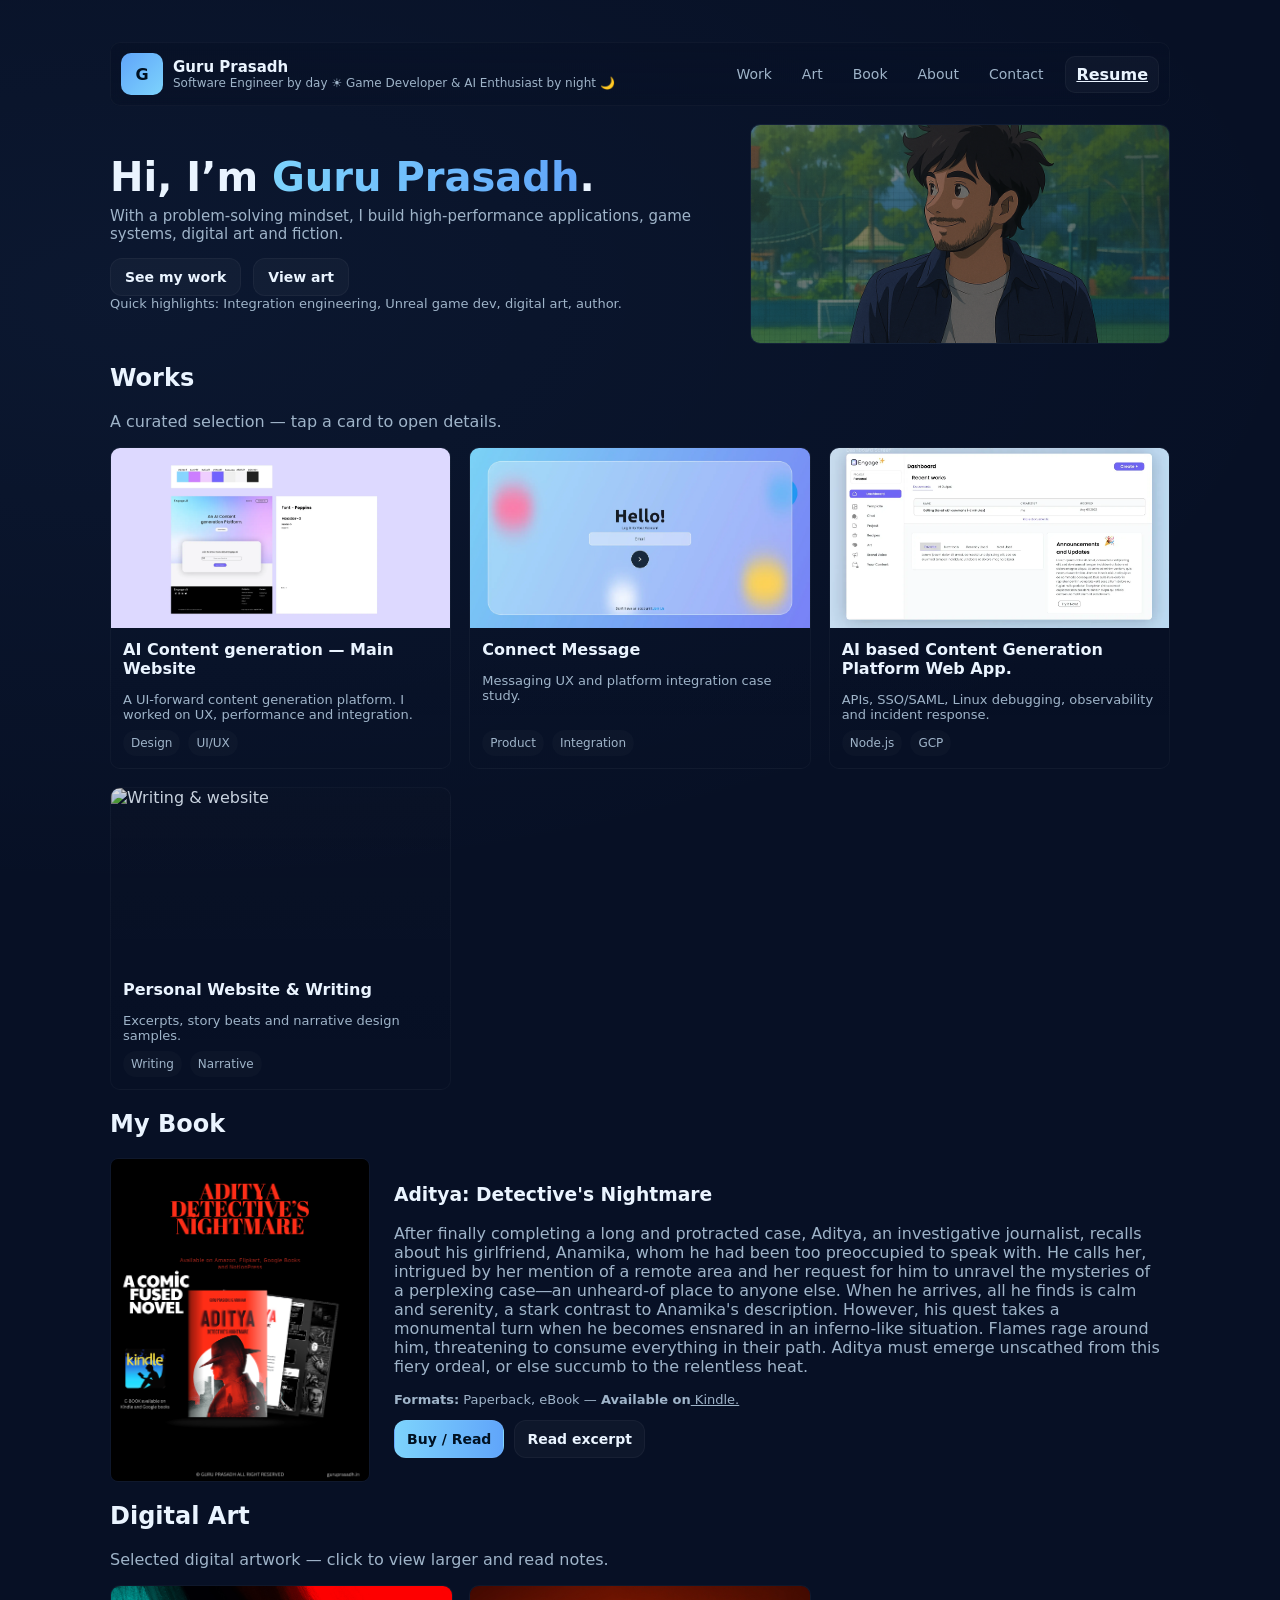
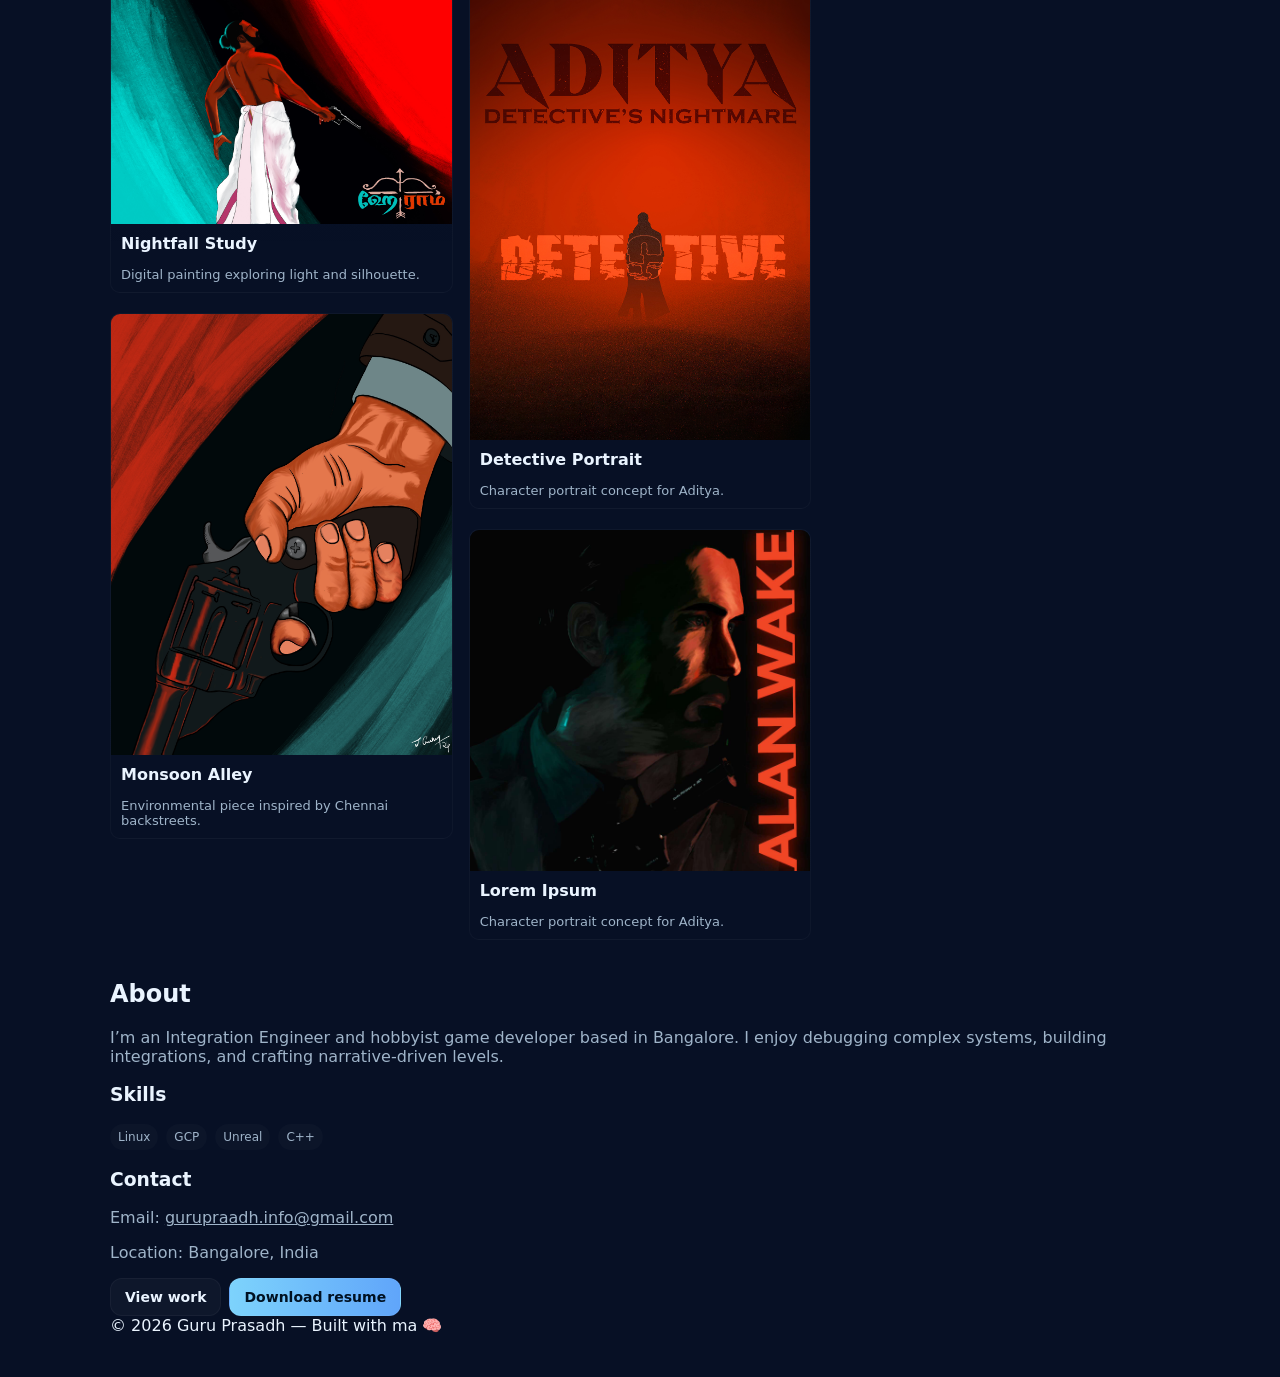
==== index.html @ db9392a3 "Restructure assets and update portfolio files Moved image assets to a new 'assets/images' directory " ====
<!doctype html>
<html lang="en">
<head>
  <meta charset="utf-8" />
  <meta name="viewport" content="width=device-width,initial-scale=1,viewport-fit=cover" />
  <title>Portfolio — Guru Prasadh</title>
  <link rel = "icon" href ="https://yt3.ggpht.com/a-/AOh14GjiAYaIndDMd5HS4dzzGW9oc1b1PDskF4BOxTbFnw=s100-c-k-c0xffffffff-no-rj-mo"type = "image/x-icon">
  <meta name="description" content="Portfolio — Guru Prasadh J." />
  <link rel="stylesheet" href="style.css">
</head>
<body>
  <div class="site">
    <header id="site-header">
      <div class="header-inner">
        <div class="brand">
          <div class="logo">G</div>
          <div class="meta">
            <div class="name">Guru Prasadh</div>
            <div class="role">Software Engineer by day ☀️ Game Developer & AI Enthusiast by night 🌙</div>
          </div>
        </div>

        <nav>
          <div class="nav-links">
            <a href="#projects">Work</a>
            <a href="#art">Art</a>
            <a href="#book">Book</a>
            <a href="#about">About</a>
            <a href="#contact">Contact</a>
          </div>

          <a class="resume-btn" href="https://drive.google.com/file/d/1GdtESiz054rlaJ_LUsbiHVoiF8NFQxlG/view?usp=sharing" target="_blank" rel="noopener noreferrer">Resume</a>
          <button id="hamburger" aria-label="Open navigation">☰</button>
        </nav>
      </div>
    </header>

    <!-- Mobile drawer -->
    <div id="drawer" aria-hidden="true">
      <div class="panel" role="menu" aria-label="Mobile navigation">
        <button id="close-drawer" class="close-drawer" aria-label="Close menu">Close</button>
        <nav style="margin-top:12px">
          <a href="#projects" class="drawer-link">Work</a>
          <a href="#art" class="drawer-link">Art</a>
          <a href="#book" class="drawer-link">Book</a>
          <a href="#about" class="drawer-link">About</a>
          <a href="#contact" class="drawer-link">Contact</a>
          <a href="https://drive.google.com/file/d/1GdtESiz054rlaJ_LUsbiHVoiF8NFQxlG/view?usp=sharing" class="resume-btn" style="display:block;margin-top:12px">Resume</a>
        </nav>
      </div>
    </div>

    <main>
      <section class="hero">
        <div class="intro">
          <h1>Hi, I’m <span class="accent-name">Guru Prasadh</span>.</h1>
          <p>With a problem-solving mindset, I build high-performance applications, game systems, digital art and fiction.</p>
          <div class="cta">
            <a href="#projects" class="btn">See my work</a>
            <a href="#art" class="btn">View art</a>
          </div>
          <div class="muted small">Quick highlights: Integration engineering, Unreal game dev, digital art, author.</div>
        </div>

        <aside class="accent-bubble">
          <img class="lazy" loading="lazy" data-src="assets/images/Ghibli_dp.png" alt="Hero screenshot">
        </aside>
      </section>

      <!-- Projects (NORMAL GRID) -->
      <section id="projects" class="projects">
        <h2 class="section-title">Works</h2>
        <p class="muted">A curated selection — tap a card to open details.</p>

        <!-- projects-grid uses CSS Grid (uniform cards) -->
        <div class="projects-grid" id="projects-grid">
          <article class="project reveal" data-project="aditya" tabindex="0" role="button" aria-pressed="false">
            <div class="project-media">
              <img class="lazy" loading="lazy" data-src="assets/images/engage_ai.webp" alt="AI Content generation - Main Website" />
            </div>
            <div class="pcontent">
              <h3>AI Content generation — Main Website</h3>
              <p class="muted">A UI-forward content generation platform. I worked on UX, performance and integration.</p>
              <div class="tags"><span class="tag">Design</span><span class="tag">UI/UX</span></div>
            </div>
          </article>

          <article class="project reveal" data-project="connect" tabindex="0" role="button" aria-pressed="false">
            <div class="project-media">
              <img class="lazy" loading="lazy" data-src="assets/images/connect_message.webp" alt="Connect Message" />
            </div>
            <div class="pcontent">
              <h3>Connect Message</h3>
              <p class="muted">Messaging UX and platform integration case study.</p>
              <div class="tags"><span class="tag">Product</span><span class="tag">Integration</span></div>
            </div>
          </article>

          <article class="project reveal" data-project="integration" tabindex="0" role="button" aria-pressed="false">
            <div class="project-media">
              <img class="lazy" loading="lazy" data-src="assets/images/engage_ai_dashboard.webp" alt="Integration platform" />
            </div>
            <div class="pcontent">
              <h3>AI based Content Generation Platform Web App.</h3>
              <p class="muted">APIs, SSO/SAML, Linux debugging, observability and incident response.</p>
              <div class="tags"><span class="tag">Node.js</span><span class="tag">GCP</span></div>
            </div>
          </article>

          <article class="project reveal" data-project="writing" tabindex="0" role="button" aria-pressed="false">
            <div class="project-media">
              <img class="lazy" loading="lazy" data-src="assets/images/writing.webp" alt="Writing & website" />
            </div>
            <div class="pcontent">
              <h3>Personal Website & Writing</h3>
              <p class="muted">Excerpts, story beats and narrative design samples.</p>
              <div class="tags"><span class="tag">Writing</span><span class="tag">Narrative</span></div>
            </div>
          </article>
        </div>
      </section>

      <!-- Book spotlight -->
      <section id="book">
        <h2 class="section-title">My Book</h2>
        <div class="book-spot">
          <div class="book-cover" title="Click to view cover larger">
            <img class="lazy" loading="lazy" data-src="assets/images/Book-Social-Media-image.png" alt="Book cover" />
          </div>
          <div class="book-info">
            <h3>Aditya: Detective's Nightmare</h3>
            <p class="muted">After finally completing a long and protracted case, Aditya, an investigative journalist, recalls about his girlfriend, Anamika, whom he had been too preoccupied to speak with. He calls her, intrigued by her mention of a remote area and her request for him to unravel the mysteries of a perplexing case―an unheard-of place to anyone else. When he arrives, all he finds is calm and serenity, a stark contrast to Anamika's description.

However, his quest takes a monumental turn when he becomes ensnared in an inferno-like situation. Flames rage around him, threatening to consume everything in their path. Aditya must emerge unscathed from this fiery ordeal, or else succumb to the relentless heat.</p>
            <p class="muted small"><strong>Formats:</strong> Paperback, eBook — <strong>Available on</strong><a href="https://www.amazon.in/Aditya-Detectives-Arihaam-Guru-Prasadh-ebook/dp/B0D674SHQJ"> Kindle.</a></p>
            <div class="book-actions">
              <a href="https://share.google/BJ783nYAMMzXSzSIT" target="_blank" rel="noopener noreferrer" class="btn primary">Buy / Read</a>
              <a href="https://www.google.co.in/books/edition/Aditya/irUMEQAAQBAJ?hl=en&gbpv=1" class="btn">Read excerpt</a>
            </div>
          </div>
        </div>
      </section>

      <!-- Art gallery (MASONRY / Pinterest-style) -->
      <section id="art">
        <h2 class="section-title">Digital Art</h2>
        <p class="muted">Selected digital artwork — click to view larger and read notes.</p>
        <div class="masonry-grid" id="art-grid">
          <article class="artwork reveal" data-art="art1" tabindex="0" role="button">
            <img class="lazy" loading="lazy" data-src="assets/images/HeyRam_art.jpg" alt="Nightfall Study" />
            <div class="pcontent">
              <h3>Nightfall Study</h3>
              <p class="muted">Digital painting exploring light and silhouette.</p>
            </div>
          </article>

          <article class="artwork reveal" data-art="art2" tabindex="0" role="button">
            <img class="lazy" loading="lazy" data-src="assets/images/gun_on_hand_art.jpg" alt="Monsoon Alley" />
            <div class="pcontent">
              <h3>Monsoon Alley</h3>
              <p class="muted">Environmental piece inspired by Chennai backstreets.</p>
            </div>
          </article>

          <article class="artwork reveal" data-art="art3" tabindex="0" role="button">
            <img class="lazy" loading="lazy" data-src="assets/images/aditya_detective_art.png" alt="Detective Portrait" />
            <div class="pcontent">
              <h3>Detective Portrait</h3>
              <p class="muted">Character portrait concept for Aditya.</p>
            </div>
          </article>
          <article class="artwork reveal" data-art="art3" tabindex="0" role="button">
            <img class="lazy" loading="lazy" data-src="assets/images/alan_wake_art.jpg" alt="Detective Portrait" />
            <div class="pcontent">
              <h3>Lorem Ipsum</h3>
              <p class="muted">Character portrait concept for Aditya.</p>
            </div>
          </article>
        </div>
      </section>

      <section id="about" class="two-col">
        <div>
          <h2>About</h2>
          <p class="muted">I’m an Integration Engineer and hobbyist game developer based in Bangalore. I enjoy debugging complex systems, building integrations, and crafting narrative-driven levels.</p>
          <h3>Skills</h3>
          <div class="tags"><span class="tag">Linux</span><span class="tag">GCP</span><span class="tag">Unreal</span><span class="tag">C++</span></div>
        </div>

        <aside id="contact" class="card">
          <h3>Contact</h3>
          <p class="muted">Email: <a href="mailto:urupraadh.info@gmail.com">gurupraadh.info@gmail.com</a></p>
          <p class="muted">Location: Bangalore, India</p>
          <div style="margin-top:12px;display:flex;gap:8px;flex-wrap:wrap">
            <a href="#projects" class="btn">View work</a>
            <a href="#" class="btn primary">Download resume</a>
          </div>
        </aside>
      </section>

    </main>
<div>
    <footer>© <span id="year">2025</span> Guru Prasadh — Built with ma 🧠</footer></div>
  </div>

  <!-- Modal container -->
  <div id="modal" class="modal" aria-hidden="true">
    <div class="modal-card" role="dialog" aria-modal="true">
      <button id="modal-close" class="close" aria-label="Close project">✕</button>
      <div class="modal-content-scroll">
        <img id="modal-img" src="" alt="large" />
      </div>
      <aside>
        <h2 id="modal-title">Title</h2>
        <p id="modal-desc" class="muted">Description</p>
        <p id="modal-tech" class="muted"></p>
        <a id="modal-link" class="external-link" href="#" target="_blank" rel="noopener">Open / Learn more</a>
      </aside>
    </div>
  </div>

  <script src="script.js" defer></script>
</body>
</html>
---- style.css ----
/* style.css - separated stylesheet */

/* ====== Theme variables ====== */
:root{
  --bg:#071025; --card:#091226; --muted:#9fb4c9; --text:#eaf4ff;
  --accent-grad: linear-gradient(90deg,#7dd3fc,#60a5fa);
  --glass: rgba(255,255,255,0.03);
  --radius:12px; --max-w:1100px; --ff-sans:Inter, system-ui, -apple-system, 'Segoe UI', Roboto, 'Helvetica Neue', Arial;
  --gap:18px;
}

*{box-sizing:border-box}
html{scroll-behavior:smooth}
body{
  margin:0; font-family:var(--ff-sans); background:radial-gradient(1200px 600px at 10% 10%, rgba(96,165,250,0.05), transparent), var(--bg);
  color:var(--text); -webkit-font-smoothing:antialiased;
}
a{color:inherit}

/* Container */
.site{max-width:var(--max-w); margin:22px auto; padding:20px}

/* Header */
header{position:sticky; top:12px; z-index:60; background:linear-gradient(180deg, rgba(7,16,37,0.6), rgba(7,16,37,0.45)); backdrop-filter: blur(6px);
 border-radius:10px; padding:10px; border:1px solid rgba(255,255,255,0.03); transition:box-shadow .22s}
.header-inner{display:flex; align-items:center; justify-content:space-between; gap:12px}
.brand{display:flex; align-items:center; gap:10px}
.logo{width:42px; height:42px; border-radius:10px; background:linear-gradient(135deg,#60a5fa,#7dd3fc); display:grid; place-items:center; font-weight:800; color:#012}
.meta{display:flex; flex-direction:column}
.name{font-weight:700; font-size:15px}
.role{font-size:12px; color:var(--muted)}

/* Nav */
nav{display:flex; align-items:center; gap:12px}
.nav-links{display:flex; gap:10px; align-items:center}
.nav-links a{padding:8px 10px; border-radius:8px; font-size:14px; color:var(--muted); text-decoration:none}
.resume-btn{padding:8px 10px; border-radius:10px; background:var(--glass); border:1px solid rgba(255,255,255,0.04); font-weight:700}
#hamburger{display:none}

/* Hero */
.hero{display:grid; grid-template-columns:1fr 420px; gap:calc(var(--gap)); align-items:center; margin-top:18px}
.intro h1{font-size:40px; margin:0; line-height:1.02}
.accent-name{background:linear-gradient(90deg,#7dd3fc,#60a5fa); -webkit-background-clip:text; color:transparent}
.intro p{color:var(--muted); margin-top:10px; font-size:15px}
.cta{margin-top:14px; display:flex; gap:12px}
.btn{padding:10px 14px; border-radius:12px; text-decoration:none; font-weight:700; background:var(--glass); border:1px solid rgba(255,255,255,0.04); font-size:14px}
.btn.primary{background:var(--accent-grad); color:#012}
.muted{color:var(--muted)}
.small{font-size:13px}

/* accent bubble */
.accent-bubble{position:relative; height:220px; border-radius:10px; overflow:hidden; background:linear-gradient(120deg, rgba(125,211,252,0.06), rgba(96,165,250,0.03)); display:flex; align-items:center; justify-content:center; border:1px solid rgba(255,255,255,0.02)}
.accent-bubble img{max-width:100%; height:auto; border-radius:8px; box-shadow:0 10px 28px rgba(2,6,23,0.5); transition:transform .6s ease}

/* ====== PROJECTS: CSS GRID (uniform cards) ====== */
.projects-grid {
  display: grid;
  grid-template-columns: repeat(3, 1fr);
  gap: 18px;
  margin-top: 12px;
}

.project {
  background: linear-gradient(180deg, rgba(255,255,255,0.01), transparent);
  border-radius: 10px;
  overflow: hidden;
  border:1px solid rgba(255,255,255,0.03);
  transition: transform .2s, box-shadow .2s;
  display:flex;
  flex-direction:column;
  height:100%;
}
.project:hover { transform: translateY(-6px); box-shadow: 0 18px 50px rgba(2,6,23,0.6); }

/* fixed media area for consistent card heights */
.project-media {
  width:100%;
  height:180px;
  overflow:hidden;
  background:linear-gradient(180deg, rgba(0,0,0,0.06), transparent);
}
.project-media img {
  width:100%;
  height:100%;
  object-fit:cover;
  display:block;
}

/* project content */
.pcontent{ padding:12px; display:flex; flex-direction:column; gap:8px; flex:1 }
.pcontent h3{ margin:0 0 6px 0; font-size:16px }
.pcontent p{ margin:0; color:var(--muted); font-size:13px }

.tags{ margin-top:auto; display:flex; flex-wrap:wrap; gap:8px }
.tag{ font-size:12px; padding:6px 8px; border-radius:999px; background:rgba(255,255,255,0.02); color:var(--muted) }

/* reveal animation for both sections */
.reveal{ opacity:0; transform:translateY(8px); transition:opacity .6s ease, transform .6s ease }
.reveal.visible{ opacity:1; transform:none }

/* ====== ART: MASONRY (Pinterest-style using columns) ====== */
.masonry-grid {
  column-width: 300px;
  column-gap: 16px;
  width:100%;
  margin-top:12px;
}
.masonry-grid .artwork {
  display:inline-block;
  width:100%;
  margin:0 0 16px;
  background: linear-gradient(180deg, rgba(255,255,255,0.01), transparent);
  border-radius:10px;
  overflow:hidden;
  border:1px solid rgba(255,255,255,0.03);
  break-inside: avoid;
  -webkit-column-break-inside: avoid;
  -moz-column-break-inside: avoid;
  transition: transform .28s, box-shadow .28s;
}
.masonry-grid .artwork:hover { transform: translateY(-6px); box-shadow:0 18px 50px rgba(2,6,23,0.6); }

.masonry-grid .artwork img {
  display:block;
  width:100%;
  height:auto; /* preserve aspect ratio */
  object-fit:cover;
}
.masonry-grid .pcontent { padding:10px }

/* Book */
.book-spot{ display:grid; grid-template-columns:260px 1fr; gap:16px; align-items:start; margin-top:14px }
.book-cover{ width:100%; border-radius:8px; overflow:hidden; border:1px solid rgba(255,255,255,0.03); cursor:pointer }
.book-cover img{ display:block; width:100%; height:auto }
.book-info{ padding:8px }
.book-actions{ display:flex; gap:10px; margin-top:12px }
.book-actions .btn{ padding:10px 12px }

/* Modal */
.modal{ position:fixed; inset:0; display:none; align-items:center; justify-content:center; background:linear-gradient(180deg, rgba(2,6,23,0.9), rgba(2,6,23,0.95)); z-index:120; padding:18px }
.modal.open{ display:flex }
.modal-card{ max-width:1000px; width:100%; background:linear-gradient(180deg, rgba(255,255,255,0.02), transparent); border-radius:12px; padding:18px; border:1px solid rgba(255,255,255,0.03); display:grid; grid-template-columns:1fr 360px; gap:16px }
.modal img{ width:100%; height:auto; border-radius:8px }
.modal .close{ position:absolute; right:18px; top:14px; background:rgba(255,255,255,0.03); border-radius:8px; padding:8px 10px; color:var(--muted); text-decoration:none }
/* Ensure drawer is hidden by default (desktop) and only shown for small viewports */
#drawer {
  display: none;           /* hide on desktop by default */
  pointer-events: none;
}

/* panel should be visually hidden on desktop */
#drawer .panel {
  display: none;
}

/* Mobile responsive */
@media (max-width:880px){
  .nav-links{ display:none }
  #hamburger{ display:inline-grid; width:44px; height:44px; border-radius:10px; background:rgba(255, 255, 255, 0.036); color: white; place-items:center; border:0; font-size:18px }
  #drawer{ display:flex; position:fixed; inset:0; right:0; top:0; z-index:140; pointer-events:none }
  #drawer .panel{ display: block; margin-left:auto; width:320px; max-width:85vw; background:var(--card); height:100%; padding:20px; box-shadow:-20px 0 40px rgba(2,6,23,0.6); transform:translateX(20px); opacity:0; transition:transform .32s ease, opacity .32s ease; border-left:1px solid rgba(255,255,255,0.03); pointer-events:auto }
  #drawer.open .panel{ transform:none; opacity:1 }
}

@media (max-width:720px){
  .site{ padding:14px }
  .hero{ grid-template-columns:1fr; gap:12px }
  .accent-bubble{ height:160px }
  .hero .intro h1{ font-size:28px }
  .grid{ column-width: 100%; column-gap:12px } /* fallback for any remaining grids */
  .project-media{ height:160px }
  .book-spot{ grid-template-columns:1fr; gap:12px }
  .book-cover{ width:70%; max-width:360px; margin:0 auto; border-radius:10px }
  .book-actions{ flex-direction:column; gap:10px }
  .book-actions .btn{ width:100%; display:block; padding:12px }
  .modal-card{ width:100%; height:100vh; border-radius:0; grid-template-columns:1fr; align-items:start; padding:14px }
  .modal .close{ right:12px; top:12px; padding:10px 12px }
  .pcontent{ padding:10px }
  .resume-btn{ padding:12px 14px }
}
@media (max-width: 980px) {
  .projects-grid {
    grid-template-columns: repeat(2, 1fr);
  }
}
/* Mobile: 1 column */
@media (max-width: 720px) {
  .projects-grid {
    grid-template-columns: 1fr;
  }

  .project-media {
    height: 180px; /* keeps the card tidy on mobile */
  }
}

/* reduced motion */
@media (prefers-reduced-motion: reduce){ *{ animation:none!important; transition:none!important } }

/* print */
@media print{ body{ background:white; color:black } header, .cta, .nav-panel, .modal{ display:none } }
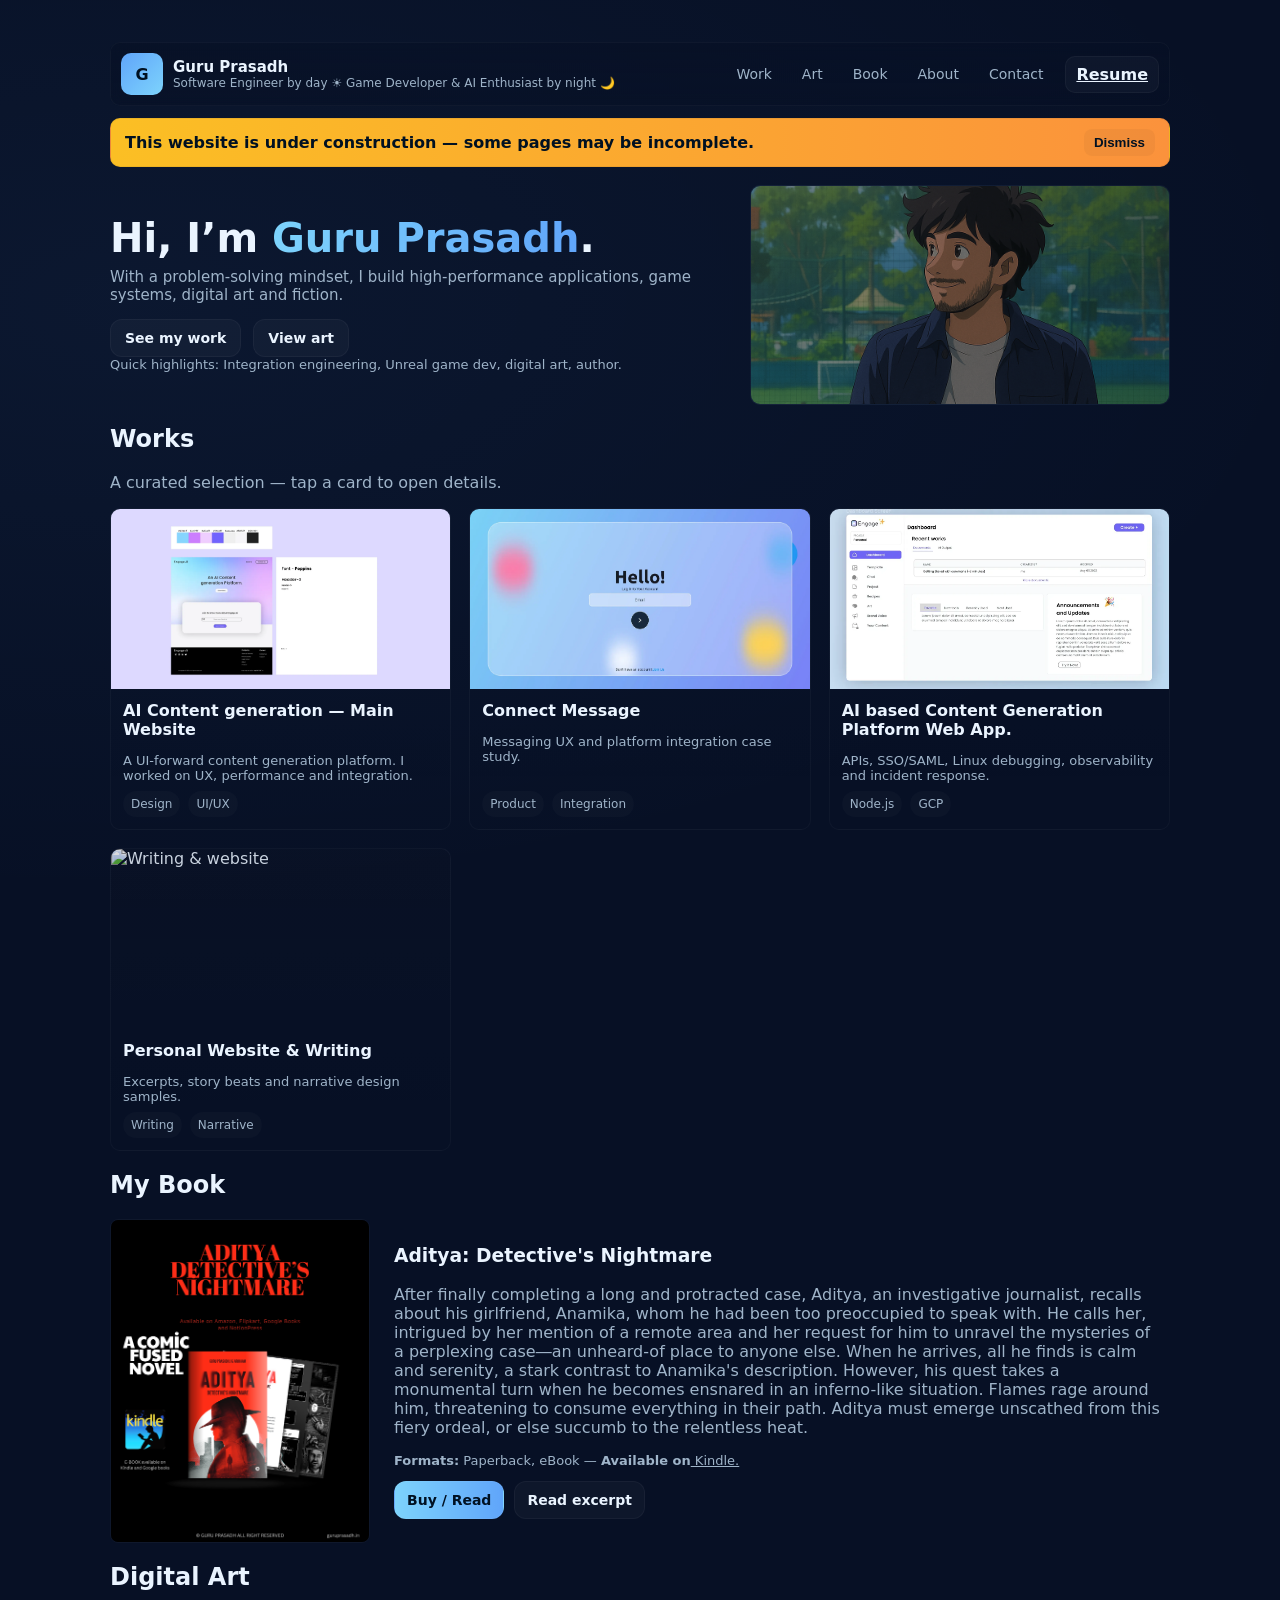
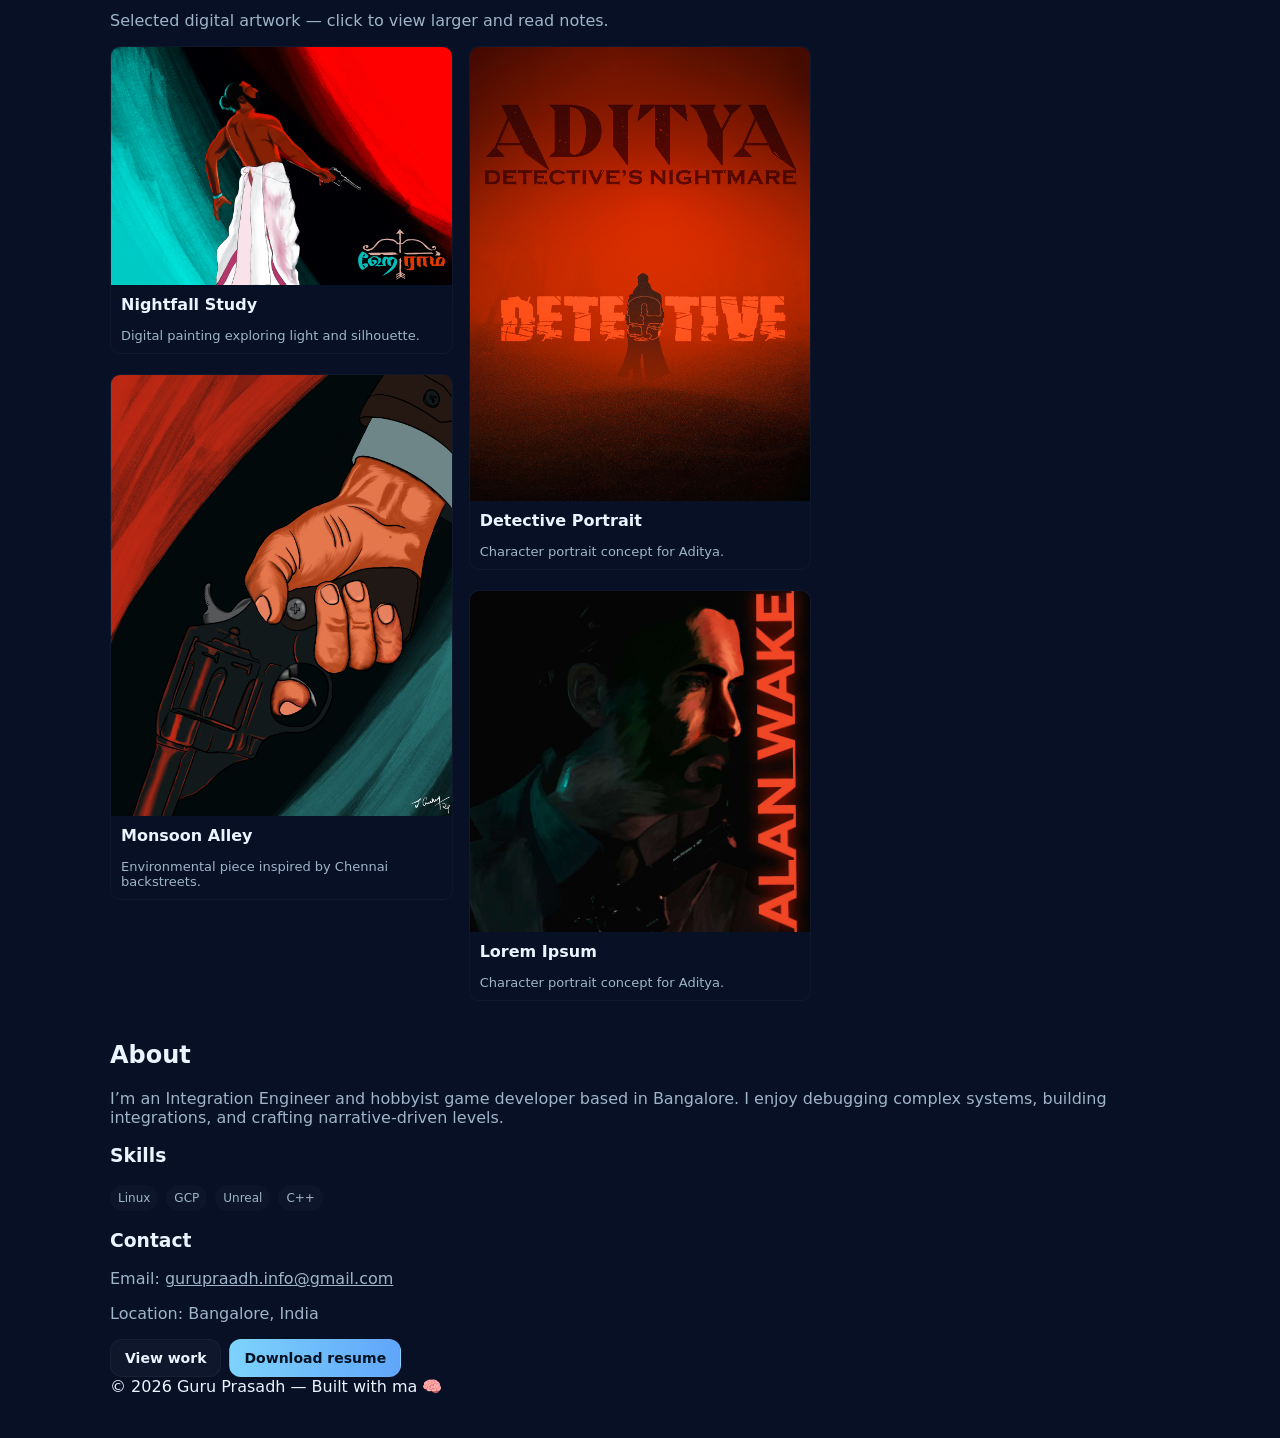
==== commit 31480206: "Add under-construction site notice with dismiss option Introduces an under-construction notification" ====
--- a/index.html
+++ b/index.html
@@ -35,6 +35,12 @@
       </div>
     </header>
 
+    <!-- Under construction notice -->
+    <div id="under-construction" class="site-notice" role="status" aria-live="polite">
+      This website is under construction — some pages may be incomplete.
+      <button id="dismiss-notice" class="notice-dismiss" aria-label="Dismiss notice">Dismiss</button>
+    </div>
+
     <!-- Mobile drawer -->
     <div id="drawer" aria-hidden="true">
       <div class="panel" role="menu" aria-label="Mobile navigation">
--- a/style.css
+++ b/style.css
@@ -199,3 +199,28 @@
 
 /* print */
 @media print{ body{ background:white; color:black } header, .cta, .nav-panel, .modal{ display:none } }
+
+/* Under-construction notice */
+.site-notice{
+  margin-top:12px;
+  padding:10px 14px;
+  border-radius:10px;
+  background: linear-gradient(90deg,#fbbf24,#fb923c);
+  color:#012;
+  font-weight:700;
+  display:flex;
+  align-items:center;
+  justify-content:space-between;
+  gap:12px;
+  border:1px solid rgba(0,0,0,0.06);
+}
+.notice-dismiss{
+  background:rgba(1,2,3,0.04);
+  border:0;
+  padding:6px 10px;
+  border-radius:8px;
+  cursor:pointer;
+  font-weight:700;
+  color:#012;
+}
+@media (max-width:720px){ .site-notice{ font-size:14px } }
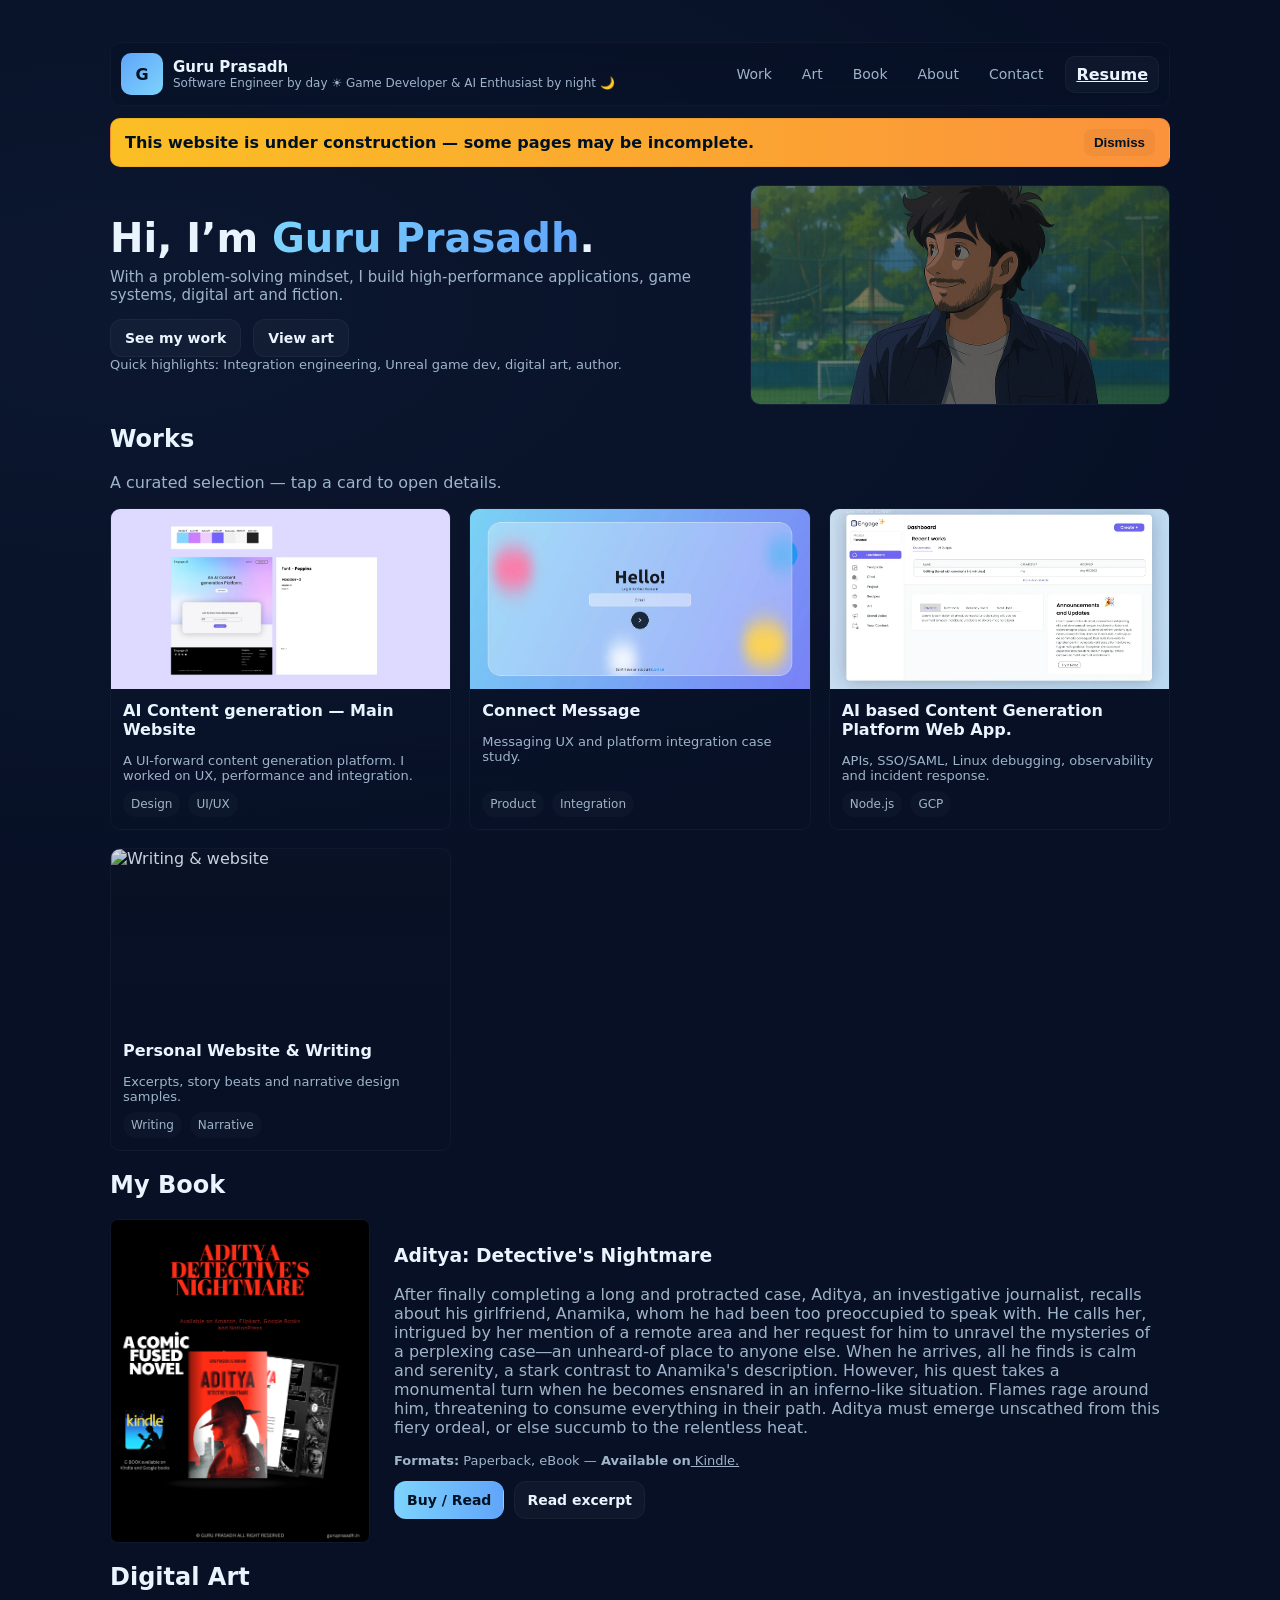
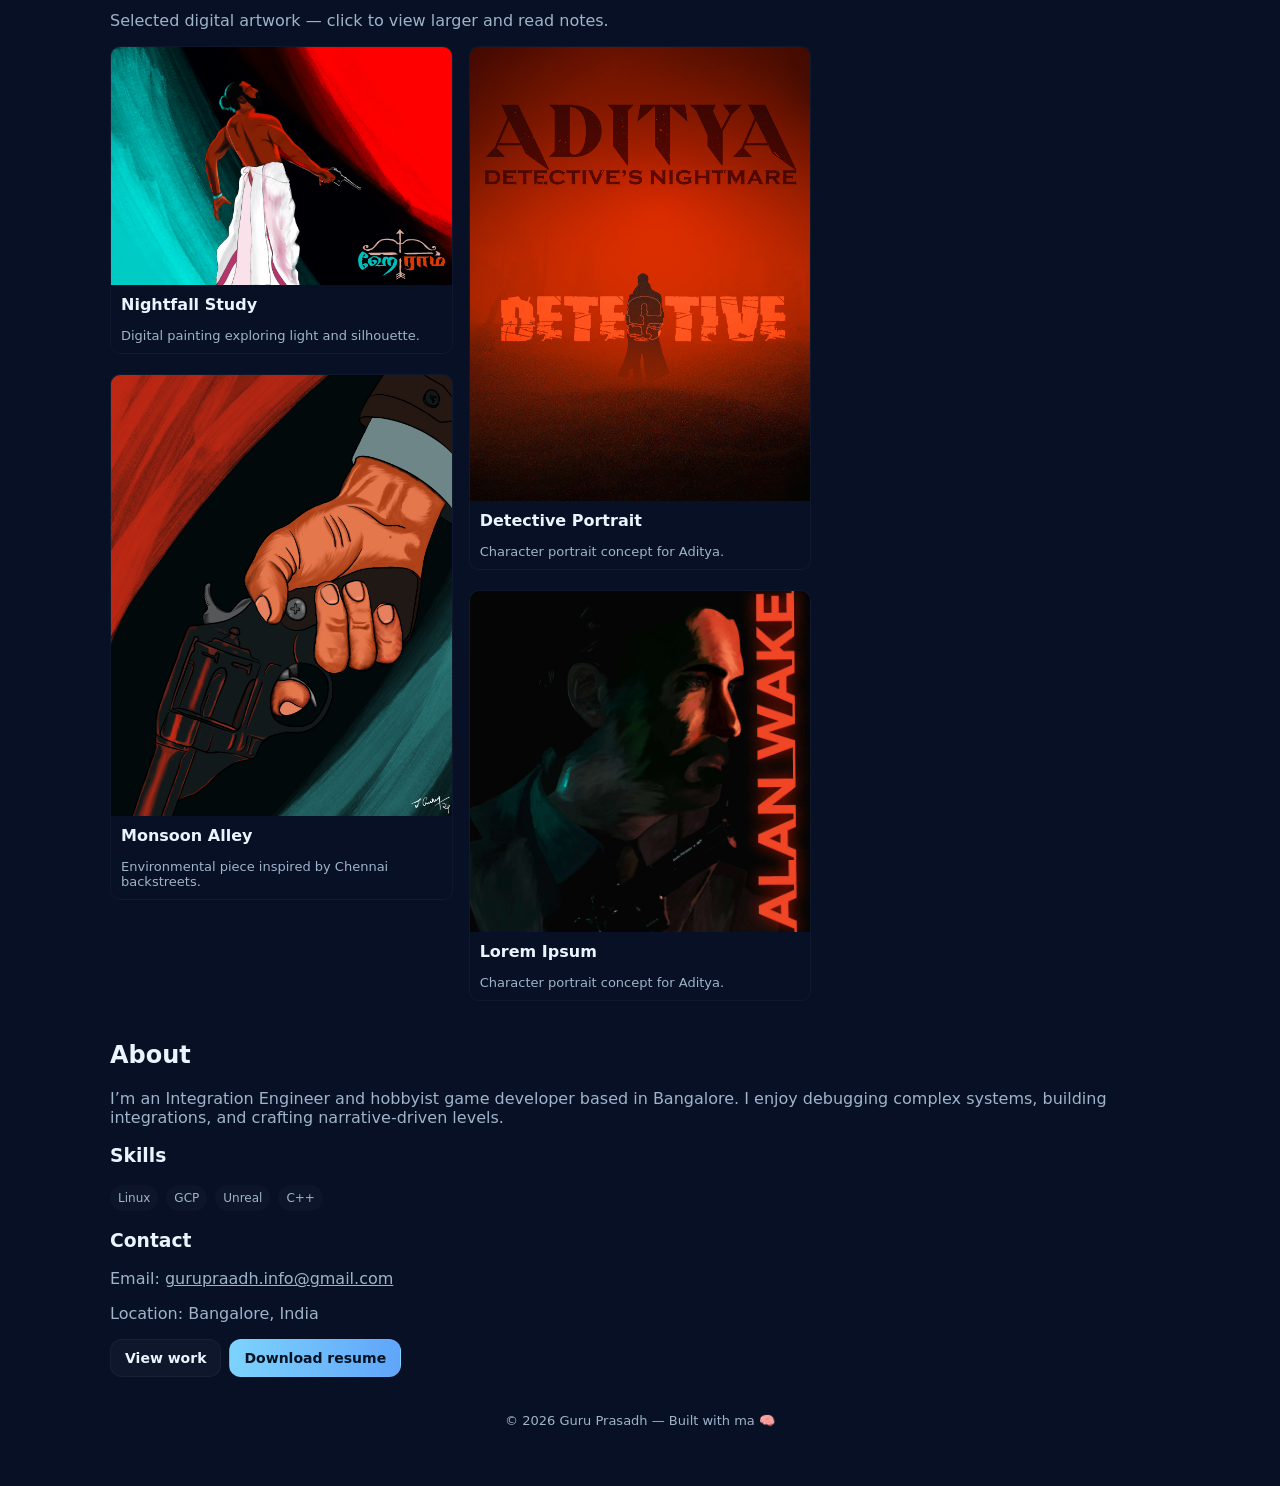
==== commit aec54a02: "Refactor footer markup and remove notice script Footer is now a semantic element with a dedicated cl" ====
--- a/index.html
+++ b/index.html
@@ -205,8 +205,7 @@
       </section>
 
     </main>
-<div>
-    <footer>© <span id="year">2025</span> Guru Prasadh — Built with ma 🧠</footer></div>
+    <footer class="site-footer">© <span id="year">2025</span> Guru Prasadh — Built with ma 🧠</footer>
   </div>
 
   <!-- Modal container -->
--- a/style.css
+++ b/style.css
@@ -200,6 +200,15 @@
 /* print */
 @media print{ body{ background:white; color:black } header, .cta, .nav-panel, .modal{ display:none } }
 
+/* Footer */
+.site-footer{
+  text-align:center;
+  margin:28px 0 8px;
+  color:var(--muted);
+  font-size:13px;
+  padding:8px 12px;
+}
+
 /* Under-construction notice */
 .site-notice{
   margin-top:12px;
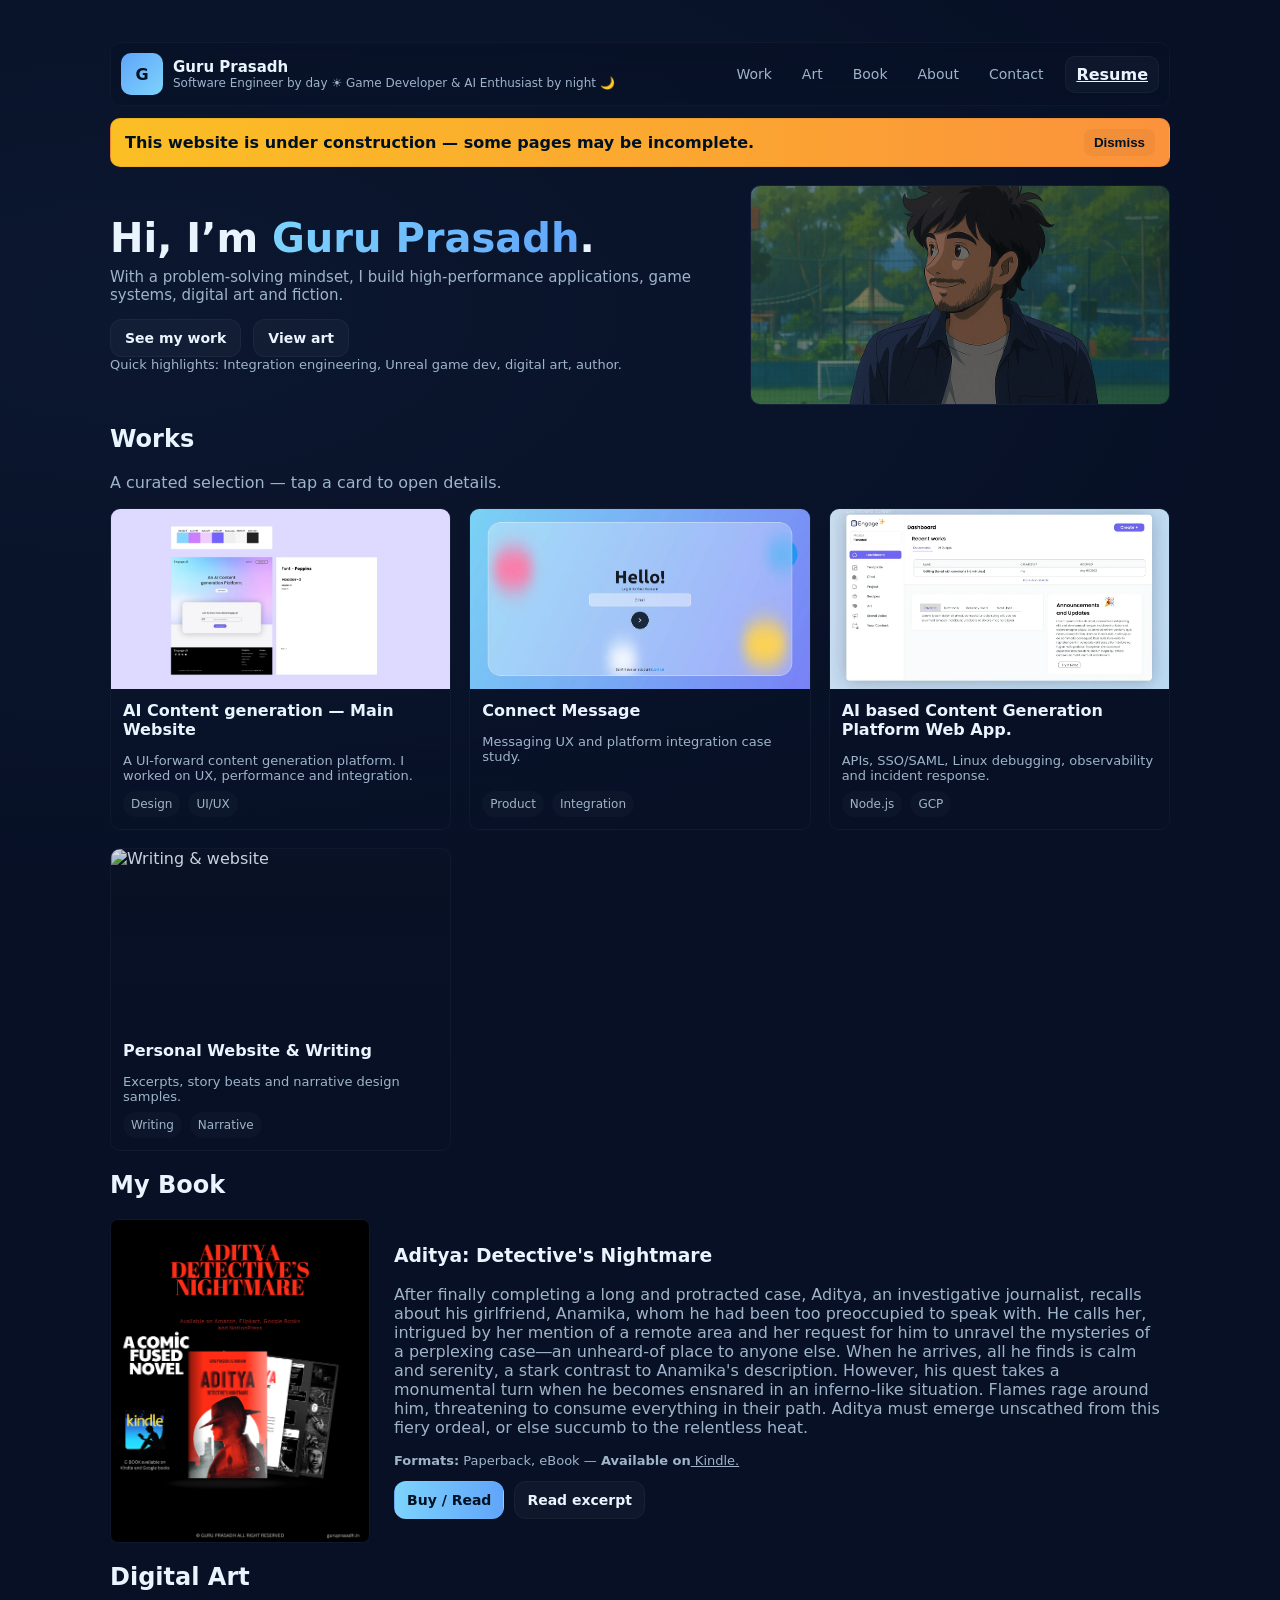
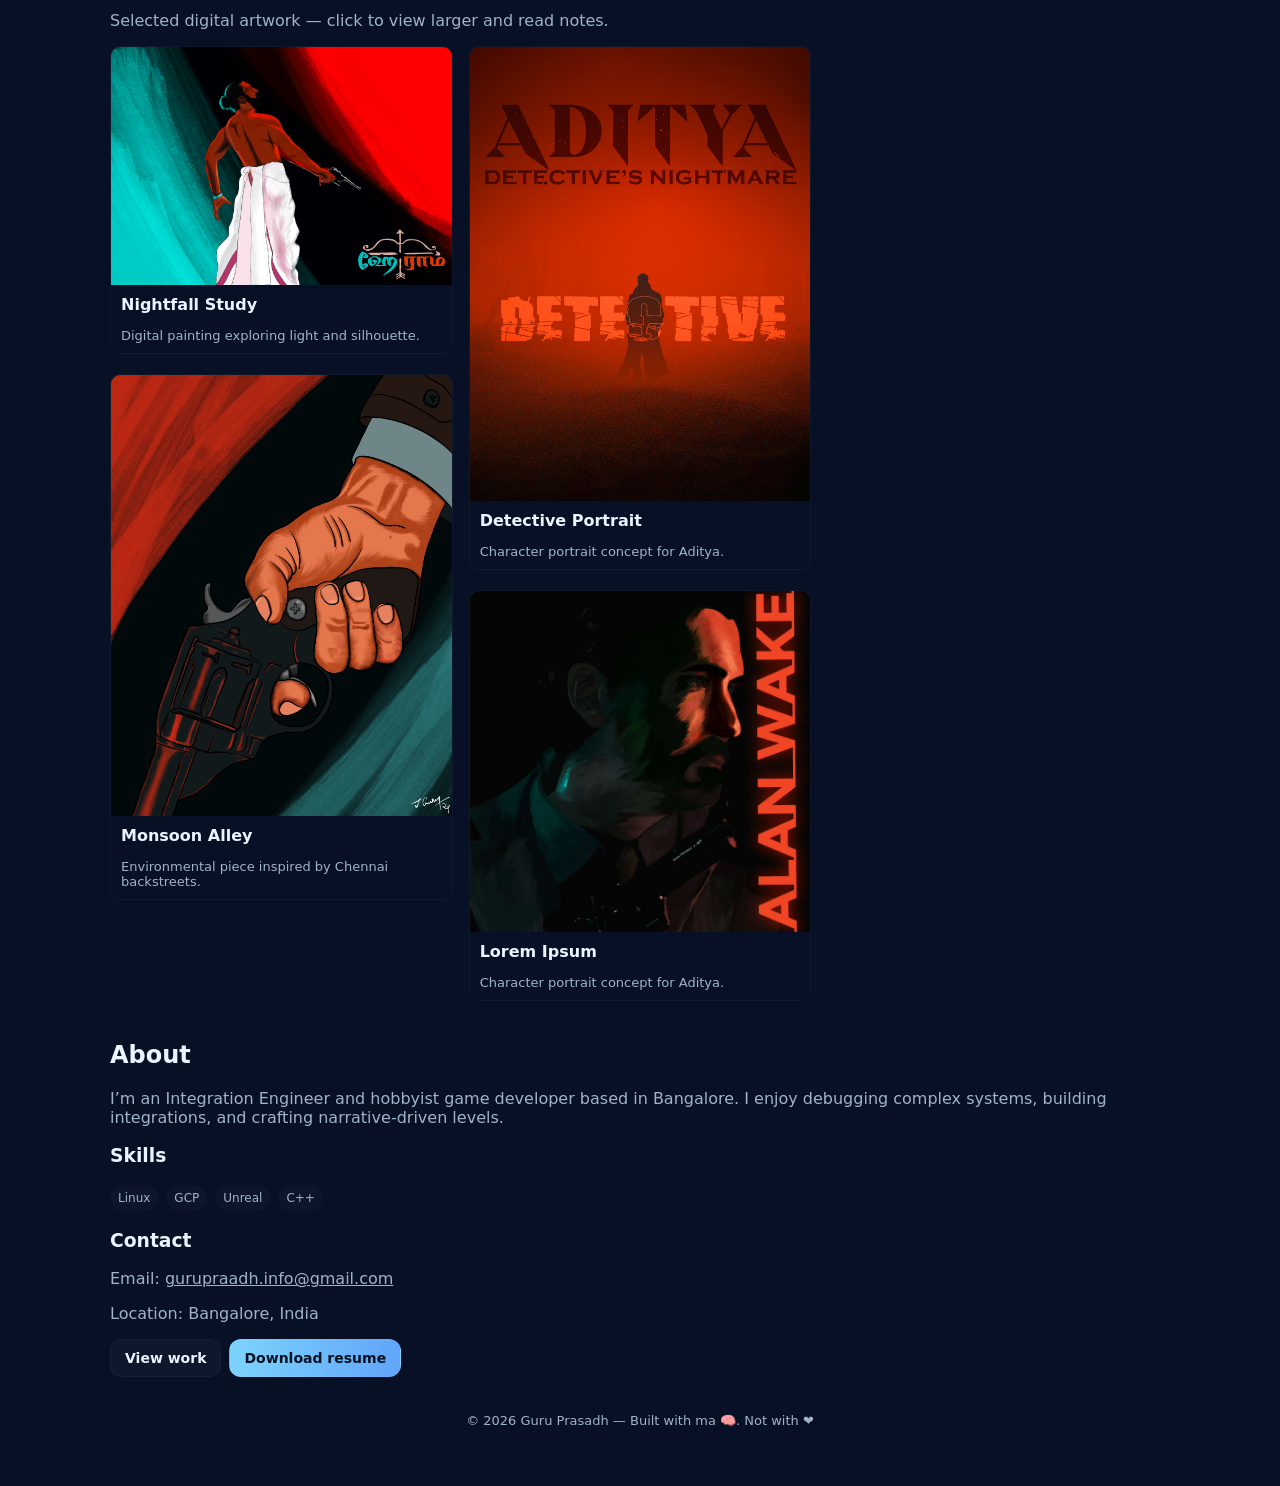
==== commit 94fe421e: "Improve mobile drawer accessibility and UI Adds accessibility enhancements to the hamburger button a" ====
--- a/index.html
+++ b/index.html
@@ -30,7 +30,7 @@
           </div>
 
           <a class="resume-btn" href="https://drive.google.com/file/d/1GdtESiz054rlaJ_LUsbiHVoiF8NFQxlG/view?usp=sharing" target="_blank" rel="noopener noreferrer">Resume</a>
-          <button id="hamburger" aria-label="Open navigation">☰</button>
+          <button id="hamburger" type="button" aria-label="Open navigation" aria-expanded="false">☰</button>
         </nav>
       </div>
     </header>
@@ -44,7 +44,12 @@
     <!-- Mobile drawer -->
     <div id="drawer" aria-hidden="true">
       <div class="panel" role="menu" aria-label="Mobile navigation">
-        <button id="close-drawer" class="close-drawer" aria-label="Close menu">Close</button>
+        <button id="close-drawer" class="close-drawer" aria-label="Close menu">
+          <svg width="18" height="18" viewBox="0 0 24 24" fill="none" stroke="currentColor" stroke-width="2" stroke-linecap="round" stroke-linejoin="round" aria-hidden="true">
+            <line x1="18" y1="6" x2="6" y2="18"></line>
+            <line x1="6" y1="6" x2="18" y2="18"></line>
+          </svg>
+        </button>
         <nav style="margin-top:12px">
           <a href="#projects" class="drawer-link">Work</a>
           <a href="#art" class="drawer-link">Art</a>
@@ -205,7 +210,7 @@
       </section>
 
     </main>
-    <footer class="site-footer">© <span id="year">2025</span> Guru Prasadh — Built with ma 🧠</footer>
+    <footer class="site-footer">© <span id="year">2025</span> Guru Prasadh — Built with ma 🧠. Not with ❤️</footer>
   </div>
 
   <!-- Modal container -->
--- a/style.css
+++ b/style.css
@@ -35,7 +35,7 @@
 .nav-links{display:flex; gap:10px; align-items:center}
 .nav-links a{padding:8px 10px; border-radius:8px; font-size:14px; color:var(--muted); text-decoration:none}
 .resume-btn{padding:8px 10px; border-radius:10px; background:var(--glass); border:1px solid rgba(255,255,255,0.04); font-weight:700}
-#hamburger{display:none}
+#hamburger{display:none; position:relative; z-index:92}
 
 /* Hero */
 .hero{display:grid; grid-template-columns:1fr 420px; gap:calc(var(--gap)); align-items:center; margin-top:18px}
@@ -156,11 +156,25 @@
 /* Mobile responsive */
 @media (max-width:880px){
   .nav-links{ display:none }
-  #hamburger{ display:inline-grid; width:44px; height:44px; border-radius:10px; background:rgba(255, 255, 255, 0.036); color: white; place-items:center; border:0; font-size:18px }
+  /* hide the desktop resume button on small screens (drawer contains Resume) */
+  .resume-btn{ display:none }
+  #hamburger{ display:inline-grid; position:relative; width:44px; height:44px; border-radius:10px; background:rgba(255, 255, 255, 0.036); color: white; place-items:center; border:0; font-size:18px; z-index:160 }
   #drawer{ display:flex; position:fixed; inset:0; right:0; top:0; z-index:140; pointer-events:none }
-  #drawer .panel{ display: block; margin-left:auto; width:320px; max-width:85vw; background:var(--card); height:100%; padding:20px; box-shadow:-20px 0 40px rgba(2,6,23,0.6); transform:translateX(20px); opacity:0; transition:transform .32s ease, opacity .32s ease; border-left:1px solid rgba(255,255,255,0.03); pointer-events:auto }
-  #drawer.open .panel{ transform:none; opacity:1 }
-}
+  /* keep panel visually hidden and non-interactive when closed to avoid capturing taps */
+  #drawer .panel{ display: block; position:relative; margin-left:auto; width:320px; max-width:85vw; background:var(--card); height:100%; padding:20px; box-shadow:-20px 0 40px rgba(2,6,23,0.6); transform:translateX(20px); opacity:0; visibility:hidden; transition:transform .32s ease, opacity .32s ease, visibility 0s linear .32s; border-left:1px solid rgba(255,255,255,0.03); pointer-events:none }
+  #drawer.open .panel{ transform:none; opacity:1; visibility:visible; transition-delay:0s; pointer-events:auto }
+}
+
+/* Mobile drawer nav layout: make links full-width and aligned */
+#drawer .panel nav{ display:flex; flex-direction:column; gap:8px; align-items:stretch }
+#drawer .panel nav a { display:block; width:100%; padding:12px 14px; border-radius:10px; text-decoration:none; color:var(--muted); background:transparent; font-weight:700 }
+#drawer .panel nav a.resume-btn{ margin-top:8px; background:var(--glass); border:1px solid rgba(255,255,255,0.03); color:var(--text); }
+#drawer .panel nav a:hover{ background:rgba(255,255,255,0.02) }
+
+/* drawer close icon button */
+.close-drawer{ position:absolute; right:14px; top:14px; width:40px; height:40px; display:inline-grid; place-items:center; background:rgba(255,255,255,0.02); border-radius:10px; border:0; color:var(--muted); cursor:pointer }
+.close-drawer svg{ display:block }
+.close-drawer:hover{ background:rgba(255,255,255,0.04); color:var(--text) }
 
 @media (max-width:720px){
   .site{ padding:14px }
@@ -233,3 +247,22 @@
   color:#012;
 }
 @media (max-width:720px){ .site-notice{ font-size:14px } }
+
+/* ====== DEBUG HELPERS (temporary) ======
+   Add `debug-hints` to the `<body>` to visualize stacking/hit areas
+   Example (browser console): `document.body.classList.add('debug-hints')`
+*/
+.debug-hints #hamburger {
+  outline: 3px solid rgba(255,0,255,0.95);
+  box-shadow: 0 0 0 6px rgba(255,0,255,0.06);
+  background: rgba(255,0,255,0.04) !important;
+}
+.debug-hints header{ outline: 1px dashed rgba(255,255,255,0.06); }
+.debug-hints .nav-links, .debug-hints .resume-btn, .debug-hints .brand, .debug-hints .logo { outline: 2px dashed rgba(0,255,0,0.18); }
+.debug-hints #drawer .panel{ outline: 2px solid rgba(0,255,0,0.95); }
+.debug-hints a{ background: rgba(255,255,0,0.04); }
+.debug-hints *{ transition: none !important; }
+@media (max-width:880px){
+  .debug-hints #hamburger{ z-index:9999 !important }
+  .debug-hints #drawer{ z-index:9998 !important }
+}
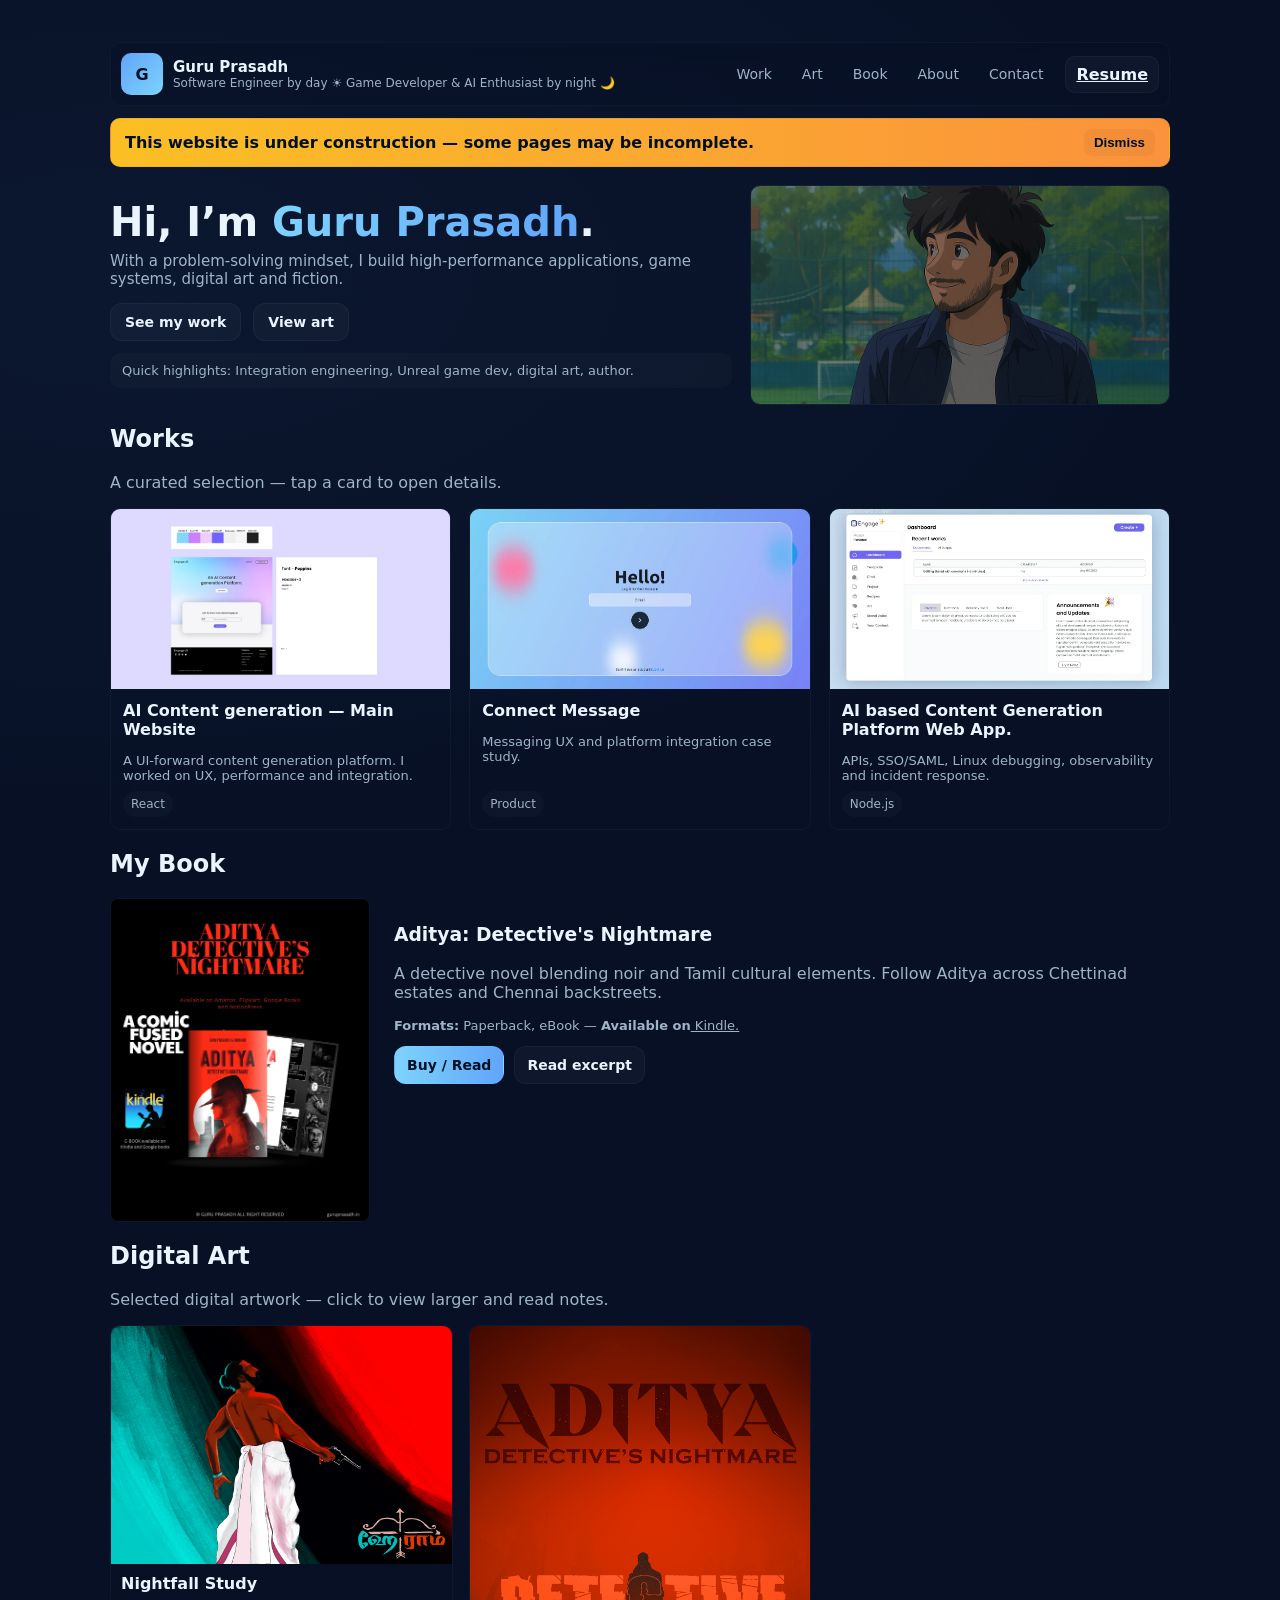
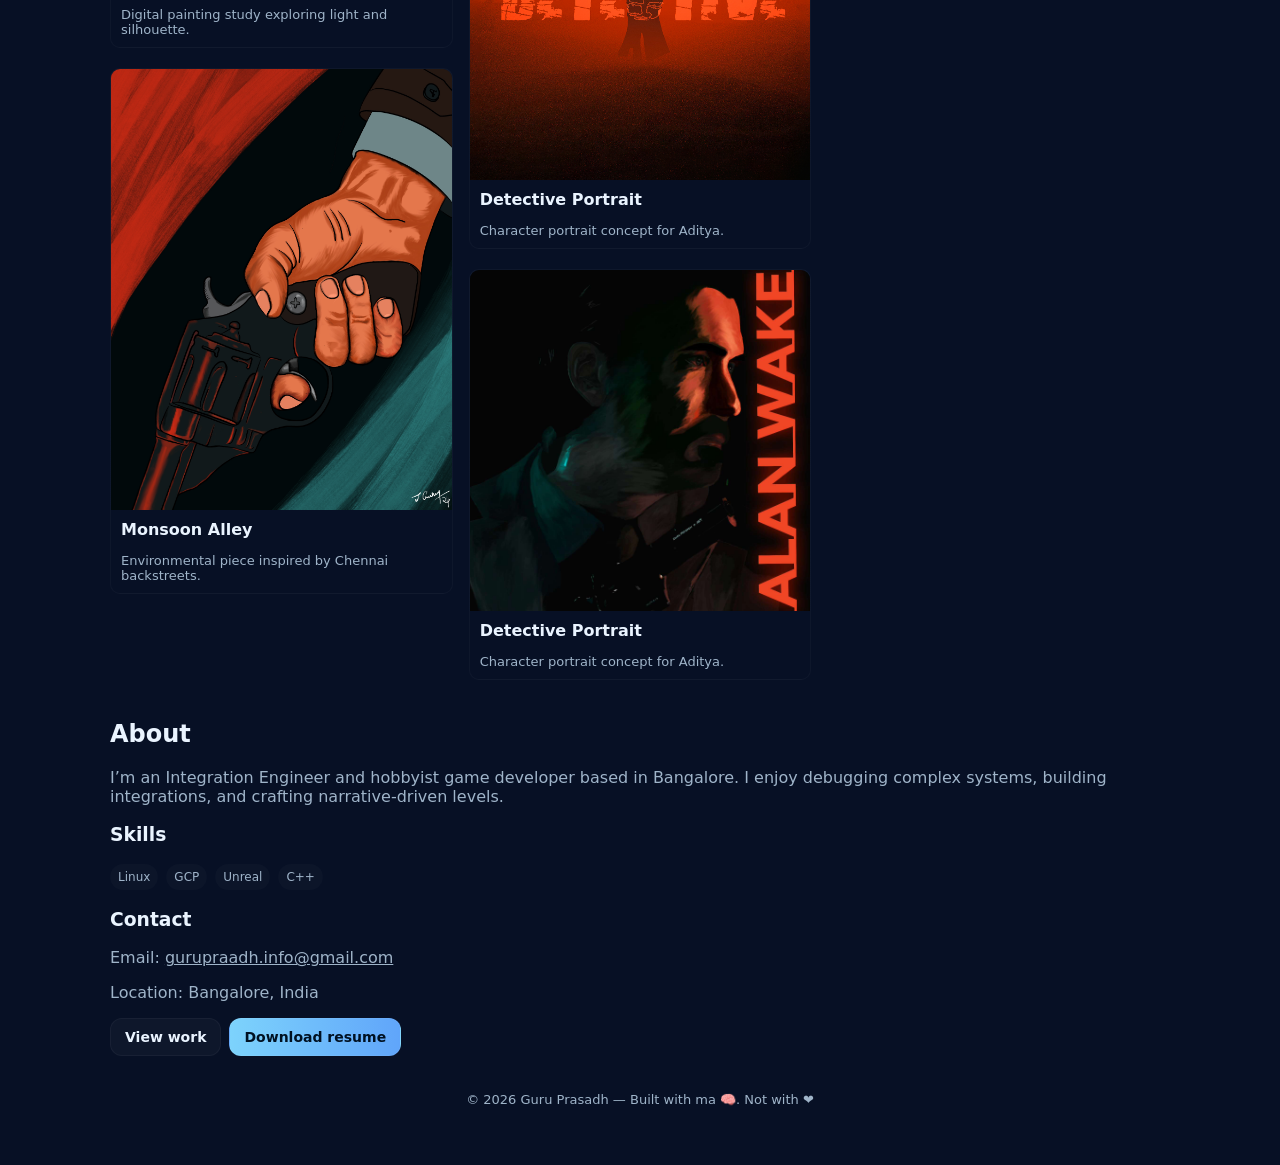
==== commit ca7cb605: "Refactor content to load from data.json at runtime Project and artwork cards are now dynamically ren" ====
--- a/index.html
+++ b/index.html
@@ -85,49 +85,7 @@
 
         <!-- projects-grid uses CSS Grid (uniform cards) -->
         <div class="projects-grid" id="projects-grid">
-          <article class="project reveal" data-project="aditya" tabindex="0" role="button" aria-pressed="false">
-            <div class="project-media">
-              <img class="lazy" loading="lazy" data-src="assets/images/engage_ai.webp" alt="AI Content generation - Main Website" />
-            </div>
-            <div class="pcontent">
-              <h3>AI Content generation — Main Website</h3>
-              <p class="muted">A UI-forward content generation platform. I worked on UX, performance and integration.</p>
-              <div class="tags"><span class="tag">Design</span><span class="tag">UI/UX</span></div>
-            </div>
-          </article>
-
-          <article class="project reveal" data-project="connect" tabindex="0" role="button" aria-pressed="false">
-            <div class="project-media">
-              <img class="lazy" loading="lazy" data-src="assets/images/connect_message.webp" alt="Connect Message" />
-            </div>
-            <div class="pcontent">
-              <h3>Connect Message</h3>
-              <p class="muted">Messaging UX and platform integration case study.</p>
-              <div class="tags"><span class="tag">Product</span><span class="tag">Integration</span></div>
-            </div>
-          </article>
-
-          <article class="project reveal" data-project="integration" tabindex="0" role="button" aria-pressed="false">
-            <div class="project-media">
-              <img class="lazy" loading="lazy" data-src="assets/images/engage_ai_dashboard.webp" alt="Integration platform" />
-            </div>
-            <div class="pcontent">
-              <h3>AI based Content Generation Platform Web App.</h3>
-              <p class="muted">APIs, SSO/SAML, Linux debugging, observability and incident response.</p>
-              <div class="tags"><span class="tag">Node.js</span><span class="tag">GCP</span></div>
-            </div>
-          </article>
-
-          <article class="project reveal" data-project="writing" tabindex="0" role="button" aria-pressed="false">
-            <div class="project-media">
-              <img class="lazy" loading="lazy" data-src="assets/images/writing.webp" alt="Writing & website" />
-            </div>
-            <div class="pcontent">
-              <h3>Personal Website & Writing</h3>
-              <p class="muted">Excerpts, story beats and narrative design samples.</p>
-              <div class="tags"><span class="tag">Writing</span><span class="tag">Narrative</span></div>
-            </div>
-          </article>
+          <!-- Project cards are rendered at runtime from `data.json` -->
         </div>
       </section>
 
@@ -157,36 +115,7 @@
         <h2 class="section-title">Digital Art</h2>
         <p class="muted">Selected digital artwork — click to view larger and read notes.</p>
         <div class="masonry-grid" id="art-grid">
-          <article class="artwork reveal" data-art="art1" tabindex="0" role="button">
-            <img class="lazy" loading="lazy" data-src="assets/images/HeyRam_art.jpg" alt="Nightfall Study" />
-            <div class="pcontent">
-              <h3>Nightfall Study</h3>
-              <p class="muted">Digital painting exploring light and silhouette.</p>
-            </div>
-          </article>
-
-          <article class="artwork reveal" data-art="art2" tabindex="0" role="button">
-            <img class="lazy" loading="lazy" data-src="assets/images/gun_on_hand_art.jpg" alt="Monsoon Alley" />
-            <div class="pcontent">
-              <h3>Monsoon Alley</h3>
-              <p class="muted">Environmental piece inspired by Chennai backstreets.</p>
-            </div>
-          </article>
-
-          <article class="artwork reveal" data-art="art3" tabindex="0" role="button">
-            <img class="lazy" loading="lazy" data-src="assets/images/aditya_detective_art.png" alt="Detective Portrait" />
-            <div class="pcontent">
-              <h3>Detective Portrait</h3>
-              <p class="muted">Character portrait concept for Aditya.</p>
-            </div>
-          </article>
-          <article class="artwork reveal" data-art="art3" tabindex="0" role="button">
-            <img class="lazy" loading="lazy" data-src="assets/images/alan_wake_art.jpg" alt="Detective Portrait" />
-            <div class="pcontent">
-              <h3>Lorem Ipsum</h3>
-              <p class="muted">Character portrait concept for Aditya.</p>
-            </div>
-          </article>
+          <!-- Artwork items rendered at runtime from `data.json` -->
         </div>
       </section>
 
@@ -232,3 +161,4 @@
   <script src="script.js" defer></script>
 </body>
 </html>
+
--- a/style.css
+++ b/style.css
@@ -43,6 +43,12 @@
 .accent-name{background:linear-gradient(90deg,#7dd3fc,#60a5fa); -webkit-background-clip:text; color:transparent}
 .intro p{color:var(--muted); margin-top:10px; font-size:15px}
 .cta{margin-top:14px; display:flex; gap:12px}
+.hero .muted.small{ padding:10px 12px; margin-top:12px; background: rgba(255,255,255,0.02); border-radius:10px }
+
+@media (max-width:720px){
+  /* increase padding on small screens for better touch area */
+  .hero .muted.small{ padding:14px 16px; margin-top:10px; font-size:14px }
+}
 .btn{padding:10px 14px; border-radius:12px; text-decoration:none; font-weight:700; background:var(--glass); border:1px solid rgba(255,255,255,0.04); font-size:14px}
 .btn.primary{background:var(--accent-grad); color:#012}
 .muted{color:var(--muted)}
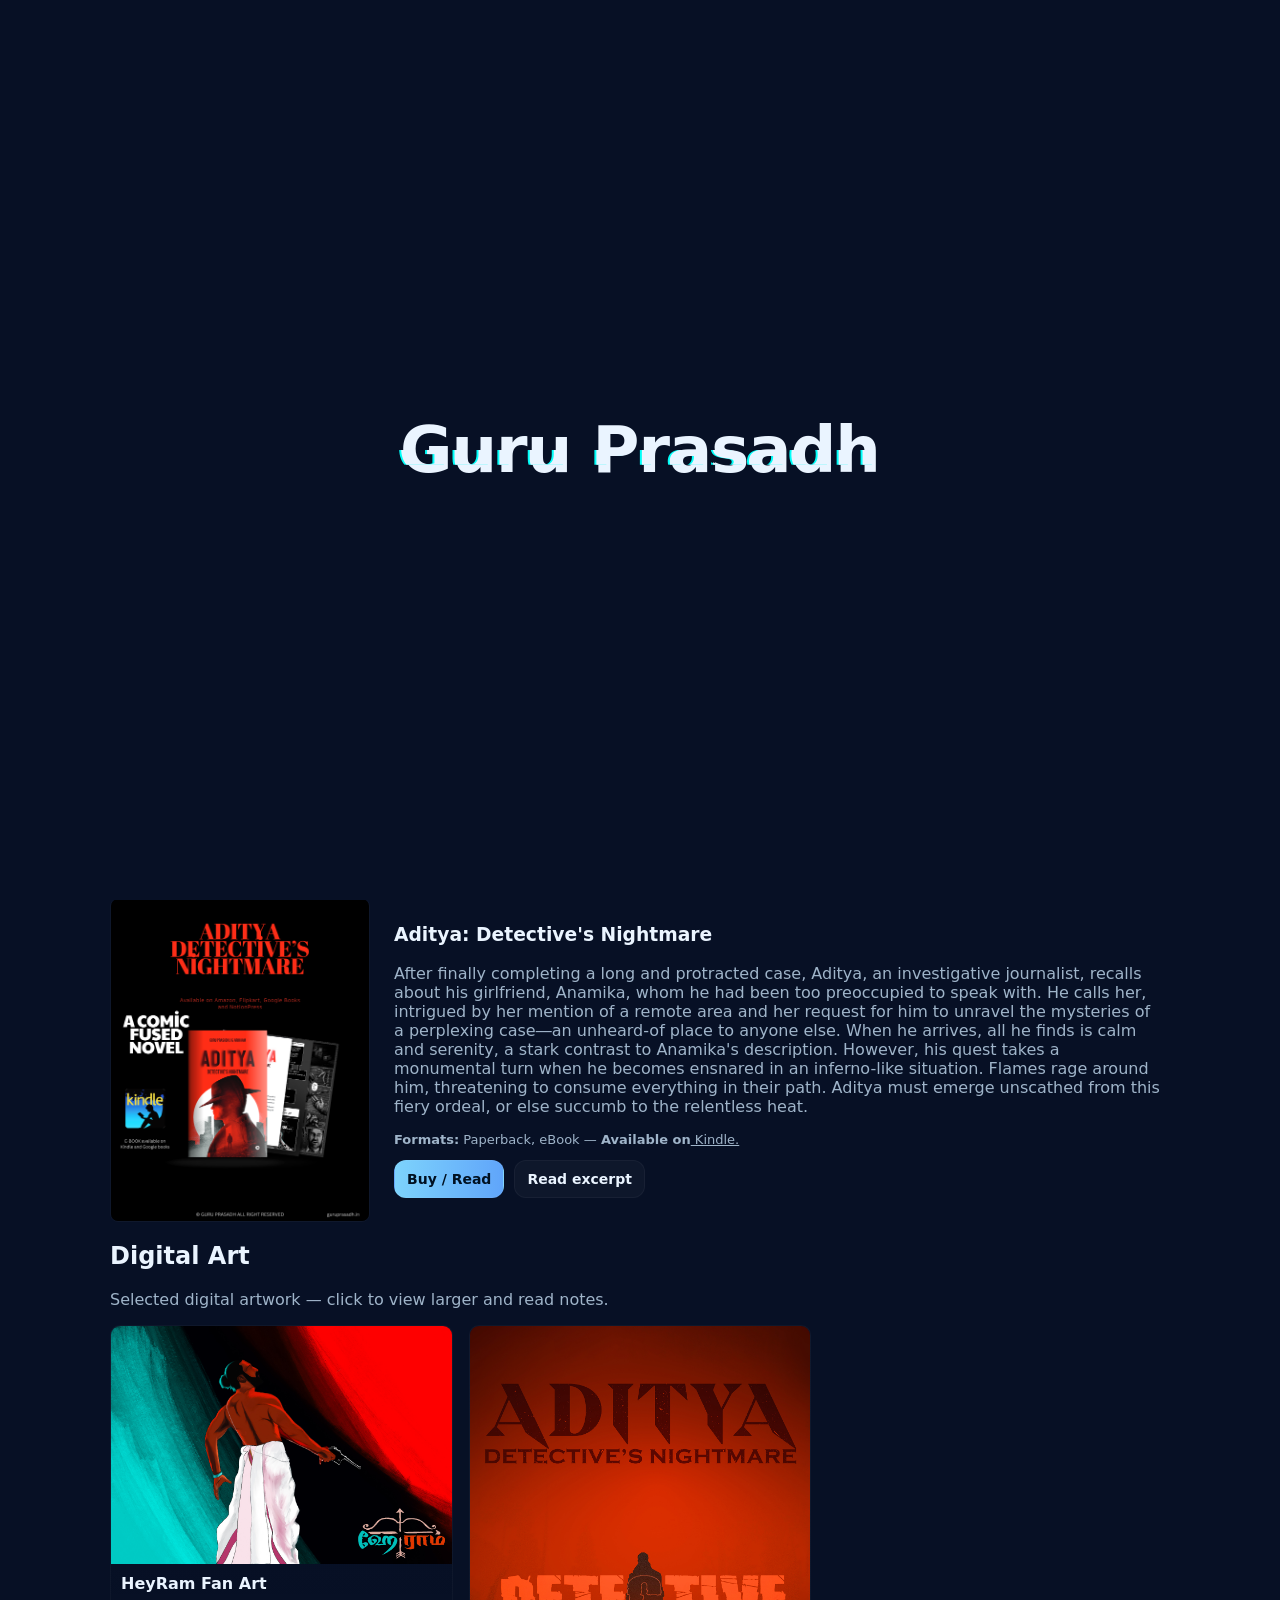
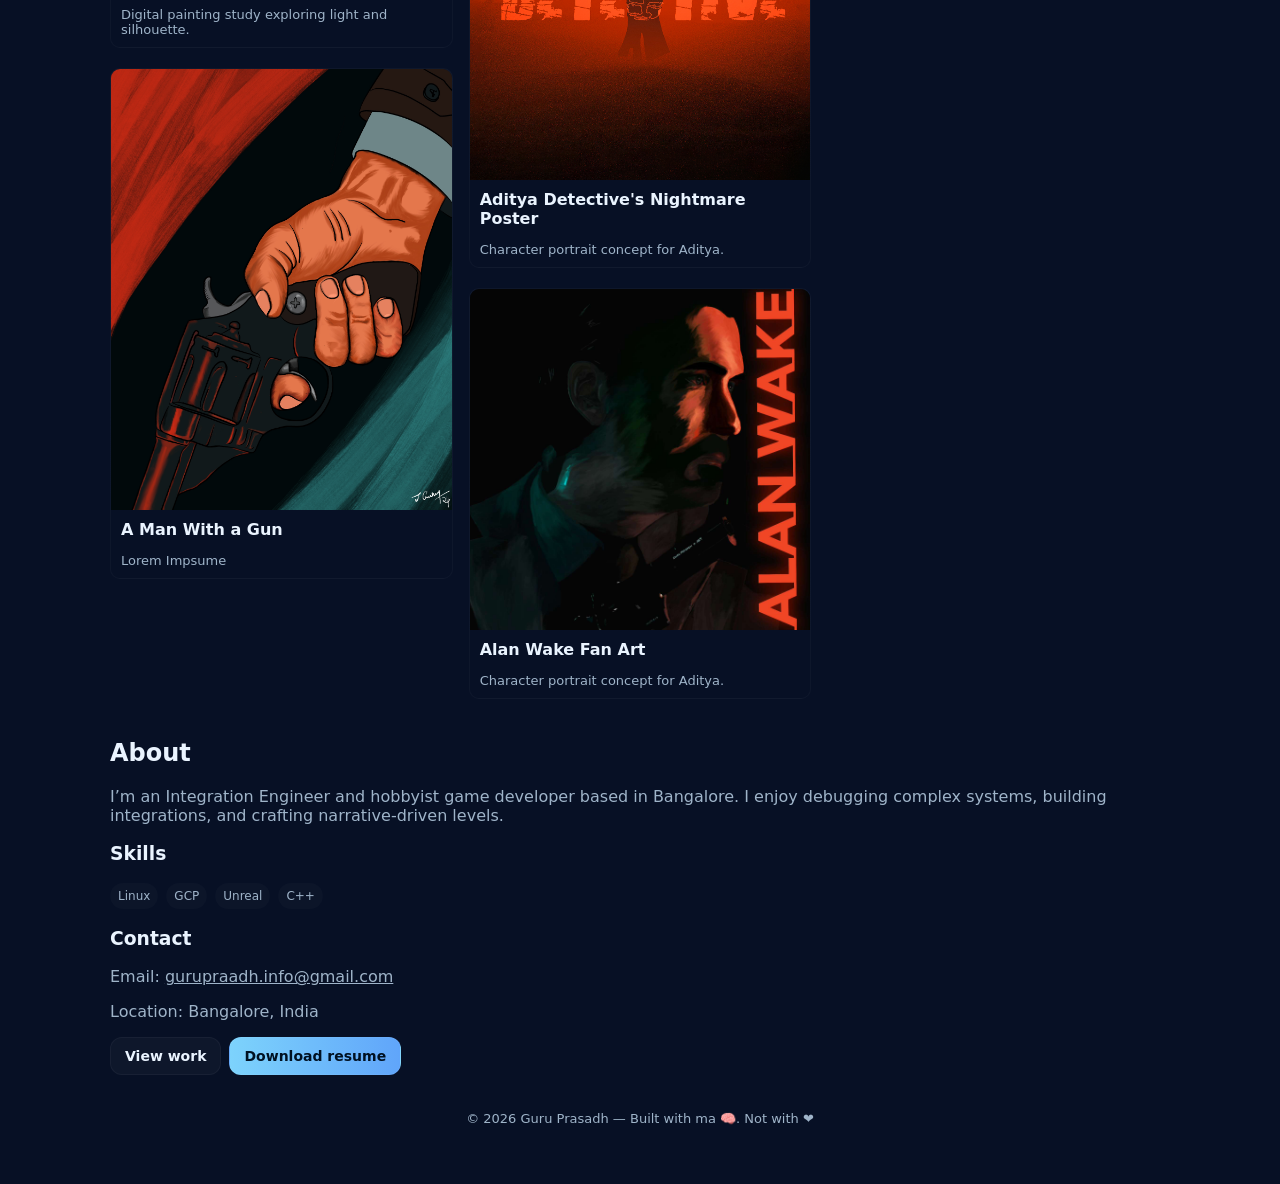
==== commit b90b6a38: "Add splash screen with glitch effect Introduce a fullscreen animated splash screen. Adds #splash mar" ====
--- a/index.html
+++ b/index.html
@@ -9,6 +9,10 @@
   <link rel="stylesheet" href="style.css">
 </head>
 <body>
+  <div id="splash">
+    <div class="splash-text" data-text="Guru Prasadh">Guru Prasadh</div>
+  </div>
+
   <div class="site">
     <header id="site-header">
       <div class="header-inner">
@@ -161,4 +165,3 @@
   <script src="script.js" defer></script>
 </body>
 </html>
-
--- a/style.css
+++ b/style.css
@@ -272,3 +272,44 @@
   .debug-hints #hamburger{ z-index:9999 !important }
   .debug-hints #drawer{ z-index:9998 !important }
 }
+
+/* ====== SPLASH SCREEN ====== */
+#splash {
+  position: fixed;
+  inset: 0;
+  z-index: 10000;
+  background: var(--bg);
+  display: grid;
+  place-items: center;
+  transition: transform 0.6s cubic-bezier(0.7, 0, 0.3, 1);
+}
+#splash.hidden { transform: translateY(-100%); pointer-events: none; }
+
+.splash-text {
+  position: relative;
+  font-size: 4rem; font-weight: 900;
+  color: #eaf4ff;
+  letter-spacing: -1px;
+  animation: glitch-skew 1s cubic-bezier(0.25, 0.46, 0.45, 0.94) both infinite;
+}
+.splash-text::before, .splash-text::after {
+  content: attr(data-text);
+  position: absolute;
+  top: 0; left: 0; width: 100%; height: 100%;
+}
+.splash-text::before {
+  left: 2px; text-shadow: -2px 0 #ff00c1;
+  clip-path: inset(44% 0 61% 0);
+  animation: glitch-anim-1 2.5s infinite linear alternate-reverse;
+}
+.splash-text::after {
+  left: -2px; text-shadow: -2px 0 #00fff9;
+  clip-path: inset(50% 0 30% 0);
+  animation: glitch-anim-2 3s infinite linear alternate-reverse;
+}
+
+@keyframes glitch-skew { 0%, 100% { transform: skew(0deg); } 20% { transform: skew(-2deg); } 40% { transform: skew(2deg); } 60% { transform: skew(0deg); } }
+@keyframes glitch-anim-1 { 0% { clip-path: inset(20% 0 80% 0); } 20% { clip-path: inset(60% 0 10% 0); } 40% { clip-path: inset(40% 0 50% 0); } 60% { clip-path: inset(80% 0 5% 0); } 80% { clip-path: inset(10% 0 70% 0); } 100% { clip-path: inset(30% 0 20% 0); } }
+@keyframes glitch-anim-2 { 0% { clip-path: inset(10% 0 60% 0); } 20% { clip-path: inset(30% 0 10% 0); } 40% { clip-path: inset(80% 0 5% 0); } 60% { clip-path: inset(10% 0 80% 0); } 80% { clip-path: inset(40% 0 20% 0); } 100% { clip-path: inset(50% 0 30% 0); } }
+
+@media (max-width: 720px) { .splash-text { font-size: 2.5rem; } }
